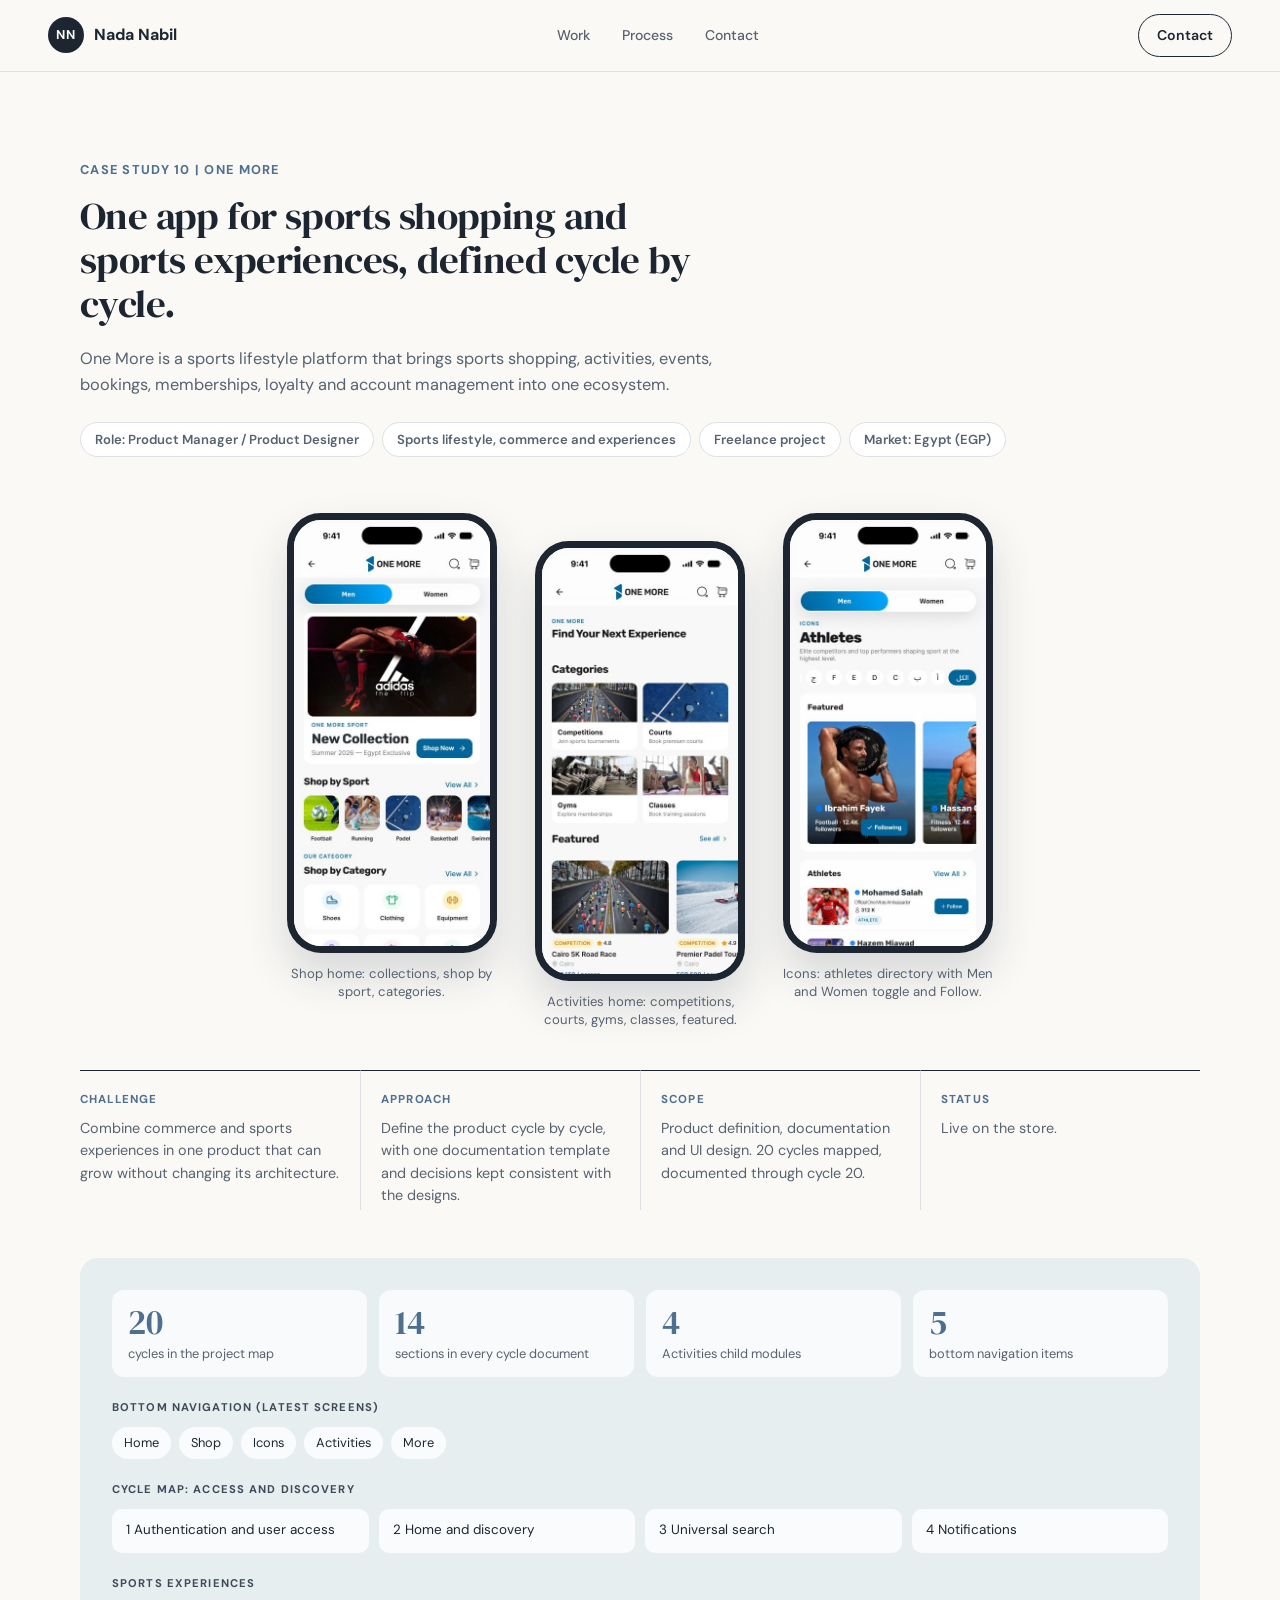
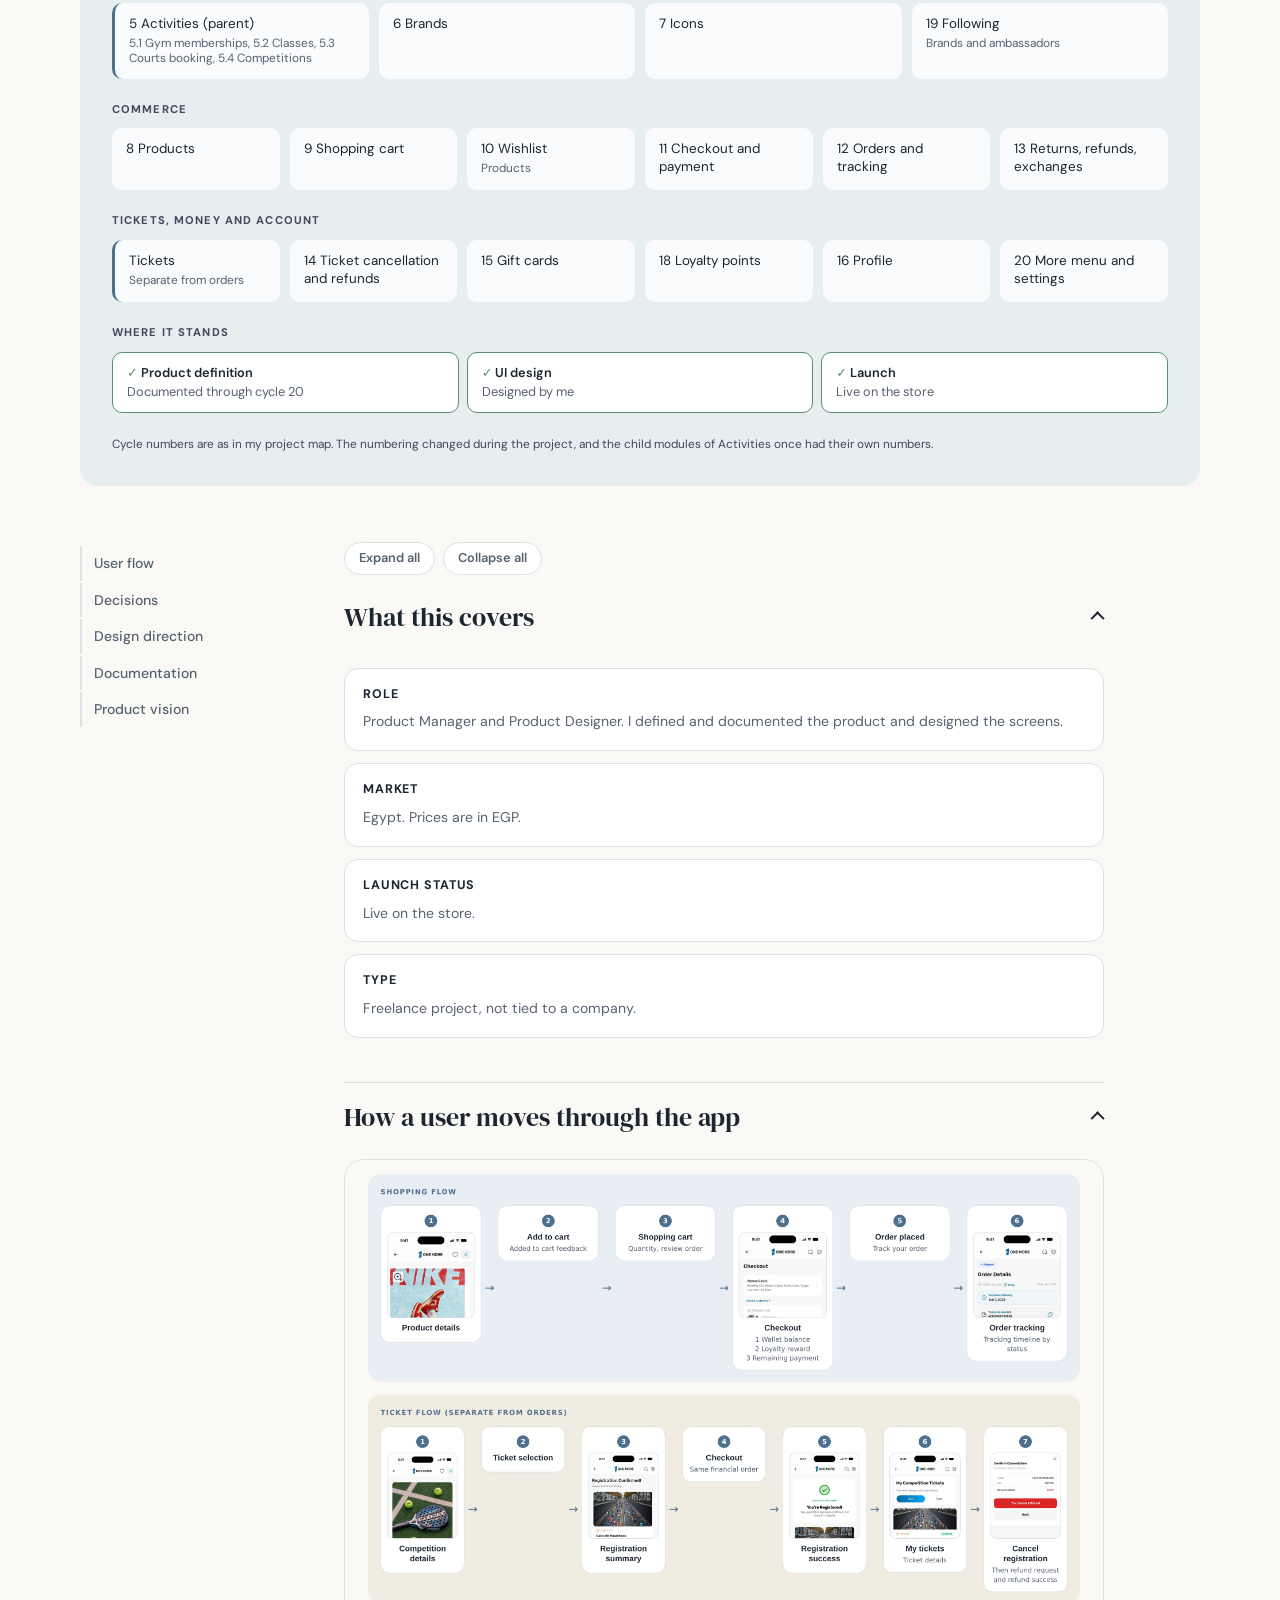
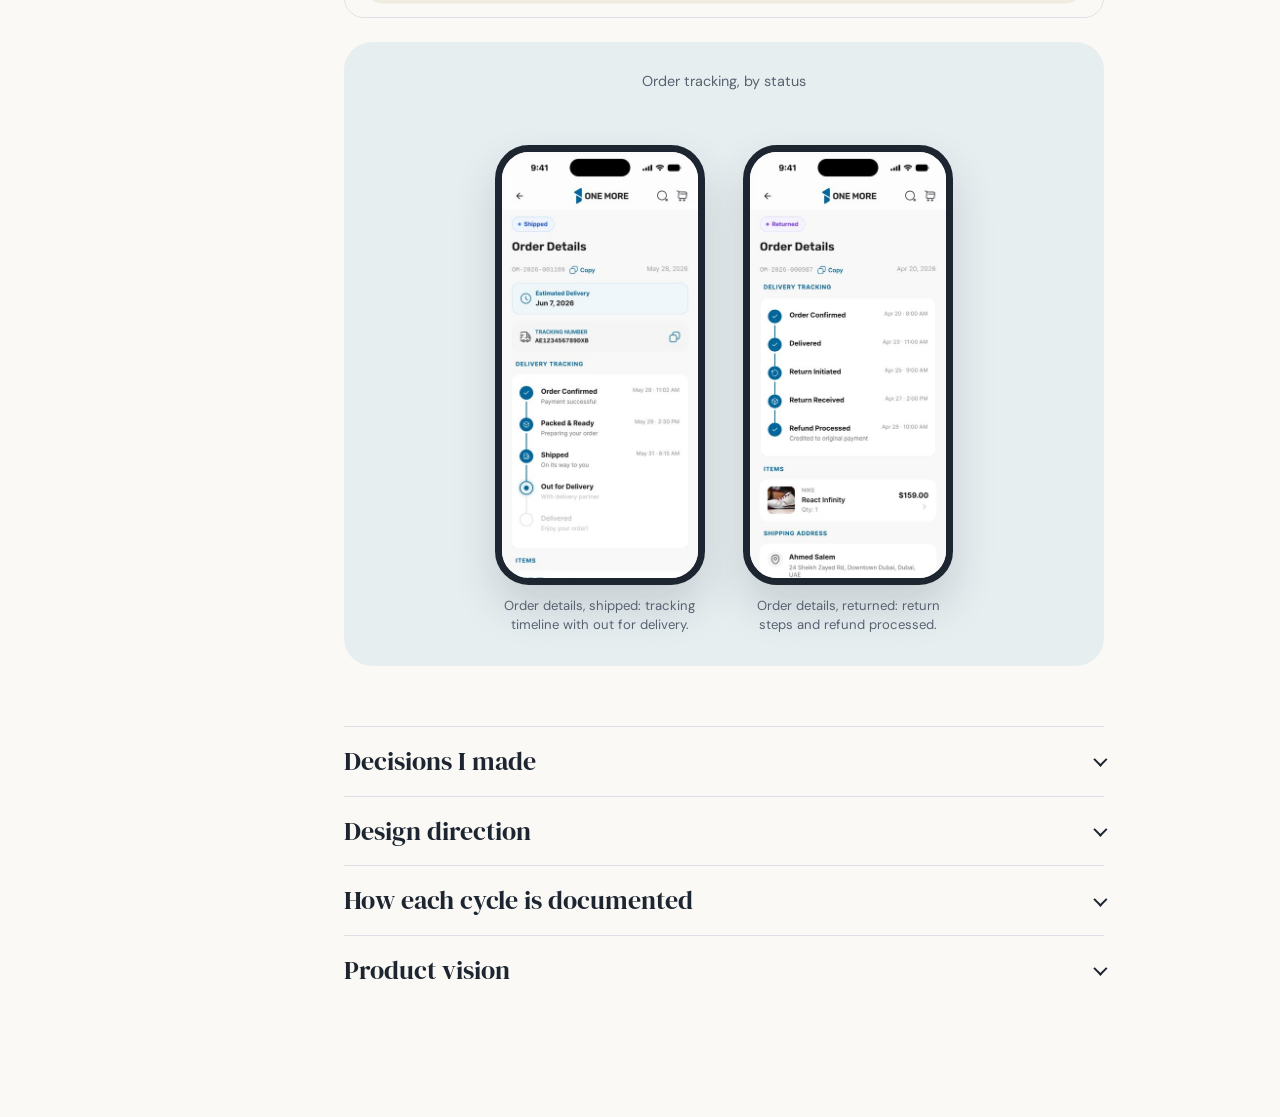
==== case-study-one-more.html @ 546478e6 "Add portfolio site v46" ====
<!DOCTYPE html>
<html lang="en">
<head>
  <meta charset="UTF-8" />
  <meta name="viewport" content="width=device-width, initial-scale=1.0" />
  <title>Case Study | One More</title>
  <meta
    name="description"
    content="Case study: One More"
  />
  <link rel="icon" href="favicon.svg" type="image/svg+xml" />
  <link rel="stylesheet" href="styles.css" />
<link rel="preconnect" href="https://fonts.googleapis.com"><link rel="preconnect" href="https://fonts.gstatic.com" crossorigin><link href="https://fonts.googleapis.com/css2?family=DM+Sans:wght@400;500;600;700&family=DM+Serif+Display&display=swap" rel="stylesheet"></head>
<body>
  <header class="site-header">
    <a class="brand" href="index.html"><span>NN</span><strong>Nada Nabil</strong></a>
    <nav class="main-nav" aria-label="Main navigation">
      <a href="index.html#work">Work</a>
      <a href="index.html#process">Process</a>
      <a href="index.html#contact">Contact</a>
    </nav>
    <a class="nav-cta" href="index.html#contact">Contact</a>
  </header>

  
  <main>
    <section class="detail-hero">
      <p class="eyebrow">Case Study 10 | One More</p>
      <h1>One app for sports shopping and sports experiences, defined cycle by cycle.</h1>
      <p>One More is a sports lifestyle platform that brings sports shopping, activities, events, bookings, memberships, loyalty and account management into one ecosystem.</p>
      <div class="detail-meta"><span>Role: Product Manager / Product Designer</span><span>Sports lifestyle, commerce and experiences</span><span>Freelance project</span><span>Market: Egypt (EGP)</span></div>
    </section>
    <section class="phones phones-hero" aria-label="Key screens"><figure class="phone"><div class="phone-frame"><img src="assets/onemore/shop-home.jpg" alt="One More shop home" loading="lazy" width="402" height="870"></div><figcaption>Shop home: collections, shop by sport, categories.</figcaption></figure><figure class="phone"><div class="phone-frame"><img src="assets/onemore/activities-home.jpg" alt="One More activities home" loading="lazy" width="402" height="870"></div><figcaption>Activities home: competitions, courts, gyms, classes, featured.</figcaption></figure><figure class="phone"><div class="phone-frame"><img src="assets/onemore/icons-athletes.jpg" alt="One More athletes directory" loading="lazy" width="402" height="870"></div><figcaption>Icons: athletes directory with Men and Women toggle and Follow.</figcaption></figure></section>
    <section class="case-strip" aria-label="Case summary">
      <div><small>Challenge</small><p>Combine commerce and sports experiences in one product that can grow without changing its architecture.</p></div>
      <div><small>Approach</small><p>Define the product cycle by cycle, with one documentation template and decisions kept consistent with the designs.</p></div>
      <div><small>Scope</small><p>Product definition, documentation and UI design. 20 cycles mapped, documented through cycle 20.</p></div>
      <div><small>Status</small><p>Live on the store.</p></div>
    </section>
    <section class="cv" aria-label="Case at a glance"><div class="cv-inner" style="--c:var(--mist)"><div class="cv-stats"><div class="cv-stat"><strong>20</strong><span>cycles in the project map</span></div><div class="cv-stat"><strong>14</strong><span>sections in every cycle document</span></div><div class="cv-stat"><strong>4</strong><span>Activities child modules</span></div><div class="cv-stat"><strong>5</strong><span>bottom navigation items</span></div></div><div><p class="cv-label">Bottom navigation (latest screens)</p><div class="cv-chips"><span>Home</span><span>Shop</span><span>Icons</span><span>Activities</span><span>More</span></div></div><div><p class="cv-label">Cycle map: access and discovery</p><div class="cv-tiles"><div class="cv-tile">1  Authentication and user access<small></small></div><div class="cv-tile">2  Home and discovery<small></small></div><div class="cv-tile">3  Universal search<small></small></div><div class="cv-tile">4  Notifications<small></small></div></div></div><div><p class="cv-label">Sports experiences</p><div class="cv-tiles"><div class="cv-tile own">5  Activities (parent)<small>5.1 Gym memberships, 5.2 Classes, 5.3 Courts booking, 5.4 Competitions</small></div><div class="cv-tile">6  Brands<small></small></div><div class="cv-tile">7  Icons<small></small></div><div class="cv-tile">19  Following<small>Brands and ambassadors</small></div></div></div><div><p class="cv-label">Commerce</p><div class="cv-tiles"><div class="cv-tile">8  Products<small></small></div><div class="cv-tile">9  Shopping cart<small></small></div><div class="cv-tile">10  Wishlist<small>Products</small></div><div class="cv-tile">11  Checkout and payment<small></small></div><div class="cv-tile">12  Orders and tracking<small></small></div><div class="cv-tile">13  Returns, refunds, exchanges<small></small></div></div></div><div><p class="cv-label">Tickets, money and account</p><div class="cv-tiles"><div class="cv-tile own">Tickets<small>Separate from orders</small></div><div class="cv-tile">14  Ticket cancellation and refunds<small></small></div><div class="cv-tile">15  Gift cards<small></small></div><div class="cv-tile">18  Loyalty points<small></small></div><div class="cv-tile">16  Profile<small></small></div><div class="cv-tile">20  More menu and settings<small></small></div></div></div><div><p class="cv-label">Where it stands</p><div class="cv-steps"><div class="cv-step done"><b>Product definition</b>Documented through cycle 20</div><div class="cv-step done"><b>UI design</b>Designed by me</div><div class="cv-step done"><b>Launch</b>Live on the store</div></div></div><p class="cv-note">Cycle numbers are as in my project map. The numbering changed during the project, and the child modules of Activities once had their own numbers.</p></div></section>
        <section class="detail-body">
      <aside class="detail-toc"><a href="#flow">User flow</a><a href="#decisions">Decisions</a><a href="#design">Design direction</a><a href="#docs">Documentation</a><a href="#overview">Product vision</a></aside>
      <article class="detail-content">
        <section id="status"><h2>What this covers</h2><div class="detail-grid"><div><strong>Role</strong><span>Product Manager and Product Designer. I defined and documented the product and designed the screens.</span></div><div><strong>Market</strong><span>Egypt. Prices are in EGP.</span></div><div><strong>Launch status</strong><span>Live on the store.</span></div><div><strong>Type</strong><span>Freelance project, not tied to a company.</span></div></div></section>
        <section id="flow"><h2>How a user moves through the app</h2><figure class="flow-img"><img src="assets/onemore/user-flow.png" alt="User flow diagram: shopping flow from product details to order tracking, and a separate ticket flow from competition details to cancel registration" loading="lazy"></figure><div class="phones phones-inline"><p class="phones-note">Order tracking, by status</p><figure class="phone"><div class="phone-frame"><img src="assets/onemore/order-shipped.jpg" alt="One More order details shipped" loading="lazy" width="402" height="870"></div><figcaption>Order details, shipped: tracking timeline with out for delivery.</figcaption></figure><figure class="phone"><div class="phone-frame"><img src="assets/onemore/order-returned.jpg" alt="One More order details returned" loading="lazy" width="402" height="870"></div><figcaption>Order details, returned: return steps and refund processed.</figcaption></figure></div></section>
        <section id="decisions"><h2>Decisions I made</h2><section class="cv" aria-label="Case at a glance"><div class="cv-inner" style="--c:var(--sky)"><div><p class="cv-label">Gift card to wallet, one journey</p><div class="cv-steps"><div class="cv-step "><b>Buy gift card</b></div><div class="cv-step "><b>Receive code</b></div><div class="cv-step "><b>Redeem</b>Separate journey from buying</div><div class="cv-step "><b>Credit becomes wallet balance</b>No separate gift card balance</div><div class="cv-step "><b>Spend wallet balance</b></div></div></div><div><p class="cv-label">Kept separate on purpose</p><div class="cv-tiles"><div class="cv-tile">Wishlist<small>Stores products</small></div><div class="cv-tile">Following<small>Stores brands and ambassadors</small></div><div class="cv-tile">Tickets<small>Not shopping orders</small></div><div class="cv-tile">Ticket refunds<small>Not product returns</small></div><div class="cv-tile">Loyalty points<small>A reward currency, not cash</small></div><div class="cv-tile own">Wallet<small>The balance hub</small></div></div></div></div></section>
        <div class="phones phones-inline"><p class="phones-note">Where these decisions show up in the screens</p><figure class="phone"><div class="phone-frame"><img src="assets/onemore/checkout.jpg" alt="One More checkout" loading="lazy" width="402" height="870"></div><figcaption>Checkout: wallet balance, gift card and loyalty toggles, payment methods.</figcaption></figure><figure class="phone"><div class="phone-frame"><img src="assets/onemore/tickets-upcoming.jpg" alt="One More competition tickets" loading="lazy" width="402" height="870"></div><figcaption>My competition tickets: separate from product orders.</figcaption></figure><figure class="phone"><div class="phone-frame"><img src="assets/onemore/my-orders.jpg" alt="One More orders" loading="lazy" width="402" height="870"></div><figcaption>My orders: product orders with status labels.</figcaption></figure></div>
        <div class="detail-grid">
        <div><strong>Activities is a parent module</strong><span>Gym memberships, classes, courts booking and competitions are four independent child modules. Each has its own documentation and booking flow, and I did not assume they share the same logic. Guests can browse. Signing in is required before booking.</span></div>
        <div><strong>Redeemed gift cards become wallet balance</strong><span>Wallet is the central balance hub. Once a gift card is redeemed, its value is wallet balance, with no separate stored balance. Buying and redeeming are separate journeys.</span></div>
        <div><strong>Loyalty points are not cash</strong><span>Points are a reward currency, redeemed for rewards that apply at checkout under their conditions. If the wallet covers the full amount, no other payment method is needed.</span></div>
        <div><strong>Wishlist and following are different</strong><span>Wishlist stores products. Following stores brands and ambassadors.</span></div>
        <div><strong>Tickets are separate from orders</strong><span>Tickets belong to activities and competitions. Ticket cancellation and refunds are documented apart from product returns and refunds.</span></div>
        <div><strong>No duplicate features, no silent changes</strong><span>A feature lives in one module. Changes to the approved architecture are discussed for impact first, and cycle numbers are not renumbered silently.</span></div>
        </div></section>
        <section id="design"><h2>Design direction</h2><section class="cv" aria-label="Case at a glance"><div class="cv-inner" style="--c:var(--sand)"><div><p class="cv-label">Colors from the established identity</p><div class="cv-tiles"><div class="cv-tile" style="border-left:14px solid #F8F8F6">Off-white<small>#F8F8F6</small></div><div class="cv-tile" style="border-left:14px solid #111111">Charcoal<small>#111111</small></div><div class="cv-tile" style="border-left:14px solid #FFFFFF">White cards<small>#FFFFFF</small></div><div class="cv-tile" style="border-left:14px solid #00669B">One More Blue<small>#00669B</small></div></div></div><div><p class="cv-label">Direction</p><div class="cv-chips"><span>Minimal</span><span>Premium</span><span>Clean</span><span>Modern</span><span>Sport-oriented</span><span>Editorial where it fits</span></div></div><div><p class="cv-label">Avoided</p><div class="cv-chips"><span>Gradients</span><span>Neon colors</span><span>Gaming look</span><span>Glassmorphism</span><span>Excess decoration</span></div></div></div></section><p>I designed the screens. They follow one established identity: reusable components, consistent cards and spacing, clear primary and secondary actions, and accessible states. The latest screens are the visual reference for navigation and layout.</p></section>
        <section id="docs"><h2>How each cycle is documented</h2><section class="cv" aria-label="Case at a glance"><div class="cv-inner" style="--c:var(--lav)"><div><p class="cv-label">The 14 sections in every cycle document</p><div class="cv-chips"><span>Objective</span><span>User stories</span><span>Entry points</span><span>Main flow</span><span>Information architecture</span><span>Screens checklist</span><span>Features</span><span>Business rules</span><span>Edge cases</span><span>Empty states</span><span>Success states</span><span>Error states</span><span>Loading states</span><span>Analytics events</span></div></div></div></section><p>Every cycle gets the same 14-section document, including empty, success, error and loading states, so developers get the same structure each time.</p></section>
        <section id="overview"><h2>Product vision</h2><ul class="cs-list"><li>Icons: directories of athletes, coaches, celebrities and influencers, each with a profile that users can follow (shown in the screens above).</li><li>Commerce: discovery, shopping, cart, wishlist, checkout, payments, orders, returns and refunds, gift cards.</li><li>Sports experiences: activities, competitions, courts booking, classes, gym memberships, tickets, brands, ambassadors, following and loyalty.</li><li>Built to take new features without major architecture changes.</li><li>The More menu groups the wallet summary, quick access to orders, tickets, wishlist, gift cards, following and notifications, and settings.</li></ul></section>
      </article>
    </section>
  </main>
  <script src="interactions.js"></script>
</body>
</html>
---- styles.css ----
/* =========================================================
   Nada Nabil portfolio: stylesheet
   HOW TO EDIT
   1. Colors, fonts, sizes and spacing live in the :root block
      below. Change a value there and it updates the whole site.
   2. The file is split into numbered parts. Search for the
      part name (for example "5. HOME: CASE CARDS").
   3. Text is edited in the .html files, not here.
   ========================================================= */

/* 1. DESIGN TOKENS ---------------------------------------- */
:root {
  /* Colors */
  --bg: #faf9f6;          /* page background (off-white) */
  --bg-alt: #f0f2f3;      /* alternate band background */
  --surface: #ffffff;     /* cards */
  --ink: #1c2530;         /* main text and headings */
  --muted: #576270;       /* secondary text */
  --line: #dde1e5;        /* borders */
  --accent: #4f6f8f;      /* single accent color (dusty blue) */
  --accent-soft: #e5ecf3; /* light tint of the accent */

  /* Fonts */
  --font-display: "DM Serif Display", "Iowan Old Style", Georgia, serif;
  --font-body: "DM Sans", Inter, ui-sans-serif, system-ui, -apple-system, "Segoe UI", sans-serif;

  /* Type scale */
  --fs-hero: clamp(2.1rem, 4.6vw, 3.4rem);
  --fs-h1: clamp(1.8rem, 3.3vw, 2.45rem);
  --fs-h2: clamp(1.45rem, 2.4vw, 1.9rem);
  --fs-h3: 1.05rem;
  --fs-body: 1rem;
  --fs-small: 0.8rem;

  /* Layout */
  --max: 1120px;
  --gutter: clamp(20px, 5vw, 48px);
  --section-space: clamp(64px, 9vw, 112px);
  --radius: 14px;
  --radius-pill: 999px;
}

/* 2. BASE ------------------------------------------------- */
*, *::before, *::after { box-sizing: border-box; }
html { scroll-behavior: smooth; -webkit-text-size-adjust: 100%; }
body {
  margin: 0;
  background: var(--bg);
  color: var(--ink);
  font-family: var(--font-body);
  font-size: var(--fs-body);
  line-height: 1.6;
  -webkit-font-smoothing: antialiased;
}
a { color: inherit; text-decoration: none; }
img { max-width: 100%; }
h1, h2, h3 {
  margin: 0;
  font-family: var(--font-display);
  font-weight: 400;
  letter-spacing: -0.015em;
  line-height: 1.12;
}
h1 { font-size: var(--fs-h1); }
h2 { font-size: var(--fs-h2); }
h3 { font-size: var(--fs-h3); line-height: 1.3; letter-spacing: -0.005em; }
p { margin: 0; }
:focus-visible { outline: 3px solid var(--accent); outline-offset: 3px; border-radius: 4px; }

.eyebrow {
  margin: 0 0 14px;
  color: var(--accent);
  font-family: var(--font-body);
  font-size: var(--fs-small);
  font-weight: 700;
  letter-spacing: 0.1em;
  text-transform: uppercase;
}

/* 3. HEADER AND NAVIGATION -------------------------------- */
.site-header {
  position: sticky;
  top: 0;
  z-index: 20;
  display: flex;
  align-items: center;
  justify-content: space-between;
  gap: 20px;
  padding: 14px var(--gutter);
  background: rgba(250, 249, 246, 0.9);
  backdrop-filter: blur(10px);
  border-bottom: 1px solid var(--line);
}
.brand { display: inline-flex; align-items: center; gap: 10px; font-weight: 700; }
.brand span {
  display: grid;
  place-items: center;
  width: 36px;
  height: 36px;
  border-radius: 50%;
  background: var(--ink);
  color: var(--bg);
  font-size: 0.8rem;
  letter-spacing: 0.04em;
}
.main-nav { display: flex; gap: 4px; }
.main-nav a {
  padding: 8px 14px;
  border-radius: var(--radius-pill);
  color: var(--muted);
  font-size: 0.88rem;
  font-weight: 500;
  transition: background 0.2s, color 0.2s;
}
.main-nav a:hover, .main-nav a.active { background: var(--ink); color: var(--bg); }
.nav-cta {
  padding: 9px 18px;
  border-radius: var(--radius-pill);
  border: 1px solid var(--ink);
  font-size: 0.88rem;
  font-weight: 600;
  transition: background 0.2s, color 0.2s;
}
.nav-cta:hover { background: var(--ink); color: var(--bg); }

/* 4. BUTTONS AND LINKS ------------------------------------ */
.hero-actions, .contact-actions { display: flex; flex-wrap: wrap; gap: 12px; }
.button {
  display: inline-flex;
  align-items: center;
  justify-content: center;
  min-height: 48px;
  padding: 0 24px;
  border-radius: var(--radius-pill);
  border: 1px solid var(--ink);
  font-weight: 600;
  font-size: 0.88rem;
  transition: transform 0.15s, background 0.2s, color 0.2s;
}
.button:hover { transform: translateY(-2px); }
.button.primary { background: var(--ink); color: var(--bg); }
.button.primary:hover { background: var(--accent); border-color: var(--accent); }
.button.secondary { background: transparent; color: var(--ink); }
.button.secondary:hover { background: var(--ink); color: var(--bg); }
.text-link { display: inline-block; margin-top: 18px; font-weight: 600; border-bottom: 2px solid var(--accent); padding-bottom: 2px; }
.text-link::after { content: " \2192"; }
.text-link:hover { color: var(--accent); }

/* 5. HOME: HERO ------------------------------------------- */
.hero { padding: clamp(48px, 8vw, 96px) var(--gutter) 0; max-width: calc(var(--max) + var(--gutter) * 2); margin: 0 auto; }
.hero-grid { display: grid; grid-template-columns: 1.25fr 0.75fr; gap: clamp(32px, 5vw, 64px); align-items: center; }
.status-pill {
  display: inline-flex;
  align-items: center;
  gap: 8px;
  margin-bottom: 20px;
  padding: 6px 14px;
  border: 1px solid var(--line);
  border-radius: var(--radius-pill);
  background: var(--surface);
  font-size: var(--fs-small);
  font-weight: 600;
}
.status-pill span { width: 8px; height: 8px; border-radius: 50%; background: var(--accent); }
.hero-title { font-size: var(--fs-hero); line-height: 1.12; letter-spacing: -0.02em; margin-bottom: 20px; }
.accent-word { color: var(--accent); font-style: italic; }
.hero-subtitle { max-width: 38em; margin-bottom: 28px; color: var(--muted); font-size: 1.05rem; }
.product-visual {
  padding: 24px;
  border: 1px solid var(--line);
  border-radius: calc(var(--radius) + 6px);
  background: var(--surface);
  box-shadow: 0 24px 60px rgba(30, 45, 65, 0.08);
}
.visual-top { display: grid; gap: 4px; padding-bottom: 18px; margin-bottom: 18px; border-bottom: 1px solid var(--line); }
.visual-top span, .visual-metrics span, .decision-map small {
  color: var(--accent);
  font-size: 0.72rem;
  font-weight: 700;
  letter-spacing: 0.1em;
  text-transform: uppercase;
}
.visual-top strong { font-family: var(--font-display); font-size: 1.1rem; }
.visual-metrics { display: grid; gap: 12px; margin-bottom: 12px; }
.visual-metrics article, .decision-map div { padding: 14px 16px; border-radius: 10px; background: var(--bg); }
.visual-metrics strong { display: block; margin: 2px 0 4px; font-size: 1rem; }
.visual-metrics p, .decision-map p { color: var(--muted); font-size: 0.9rem; line-height: 1.5; }
.decision-map { display: grid; gap: 12px; }
.decision-map small { display: block; margin-bottom: 2px; }

.impact-ticker { width: 100vw; margin: clamp(40px, 6vw, 72px) 0 0 calc(50% - 50vw); overflow: hidden; border-block: 1px solid var(--line); background: var(--bg-alt); }
.impact-ticker div { display: flex; width: max-content; animation: ticker 40s linear infinite; }
.impact-ticker span { padding: 14px 28px; white-space: nowrap; font-size: 0.9rem; font-weight: 500; color: var(--muted); }
.impact-ticker span::after { content: "\2022"; margin-left: 56px; color: var(--accent); }
@keyframes ticker { to { transform: translateX(-50%); } }

/* 6. HOME: SECTIONS --------------------------------------- */
.metrics-band, .section {
  max-width: calc(var(--max) + var(--gutter) * 2);
  margin: 0 auto;
  padding: var(--section-space) var(--gutter) 0;
}
.metrics-band { display: grid; grid-template-columns: repeat(4, 1fr); gap: 16px; padding-top: clamp(40px, 6vw, 64px); }
.metrics-band article { padding: 22px; border-top: 3px solid var(--ink); background: var(--surface); border-radius: 0 0 var(--radius) var(--radius); border-inline: 1px solid var(--line); border-bottom: 1px solid var(--line); }
.metrics-band strong { display: block; margin-bottom: 8px; font-family: var(--font-display); font-size: 1.05rem; }
.metrics-band span { color: var(--muted); font-size: 0.88rem; line-height: 1.5; }

.section-heading { margin-bottom: clamp(28px, 4vw, 48px); max-width: 44em; }
.section-heading.split { display: grid; grid-template-columns: 1.1fr 0.9fr; gap: 40px; align-items: end; max-width: none; }
.section-heading.split > p { color: var(--muted); }

/* Case cards */
.case-stack { display: grid; gap: 20px; }
.case-card {
  display: grid;
  grid-template-columns: 72px 1fr;
  gap: 24px;
  padding: clamp(22px, 3.5vw, 36px);
  border: 1px solid var(--line);
  border-radius: calc(var(--radius) + 4px);
  background: var(--surface);
  transition: border-color 0.2s, box-shadow 0.2s;
}
.case-card:hover { border-color: var(--ink); box-shadow: 0 18px 40px rgba(30, 45, 65, 0.07); }
.case-number { font-family: var(--font-display); font-size: 1.7rem; line-height: 1; color: var(--accent); }
.case-meta, .tool-tags { display: flex; flex-wrap: wrap; gap: 8px; margin-bottom: 14px; }
.case-meta span, .tool-tags span {
  padding: 4px 12px;
  border-radius: var(--radius-pill);
  background: var(--bg);
  border: 1px solid var(--line);
  font-size: 0.8rem;
  font-weight: 600;
  color: var(--muted);
}
.case-content h3 { font-size: clamp(1.15rem, 1.8vw, 1.4rem); margin-bottom: 12px; }
.case-content > p { max-width: 46em; color: var(--muted); }
.case-details { display: grid; grid-template-columns: repeat(3, 1fr); gap: 12px; margin-top: 20px; }
.case-details div { padding: 12px 14px; border-radius: 10px; background: var(--bg); }
.case-details strong { display: block; margin-bottom: 2px; font-size: 0.72rem; letter-spacing: 0.08em; text-transform: uppercase; color: var(--accent); }
.case-details span { font-size: 0.88rem; }
.contact-sub { color: var(--muted); }
.work-section > .contact-sub { margin-top: 24px; max-width: 46em; font-size: 0.9rem; }
.more-title { margin: 44px 0 14px; font-size: 1.15rem; }

/* Capabilities, thinking, process */
.capability-list, .insight-grid, .process-track { display: grid; gap: 16px; }
.capability-list { grid-template-columns: repeat(2, 1fr); }
.insight-grid { grid-template-columns: repeat(3, 1fr); }
.process-track { grid-template-columns: repeat(4, 1fr); }
.capability-list article, .insight-grid article, .process-track article {
  padding: 24px;
  border: 1px solid var(--line);
  border-radius: var(--radius);
  background: var(--surface);
}
.capability-list span, .insight-grid span, .process-track span {
  display: block;
  margin-bottom: 12px;
  color: var(--accent);
  font-size: 0.74rem;
  font-weight: 700;
  letter-spacing: 0.1em;
  text-transform: uppercase;
}
.capability-list h3, .insight-grid h3, .process-track h3 { margin-bottom: 10px; }
.capability-list p, .insight-grid p, .process-track p { color: var(--muted); font-size: 0.9rem; }
.insight-grid .text-link { margin-top: 14px; }
.process-track article { border-top: 3px solid var(--ink); border-radius: 0 0 var(--radius) var(--radius); }

/* About, experience */
.about-grid { display: grid; grid-template-columns: 1fr 1fr; gap: clamp(32px, 6vw, 80px); }
.about-left h2 { margin-bottom: 24px; }
.about-copy { display: grid; gap: 16px; margin-bottom: 24px; color: var(--muted); }
.exp-list { display: grid; gap: 0; border-left: 2px solid var(--line); margin-left: 4px; }
.exp-item { position: relative; padding: 0 0 26px 24px; }
.exp-item::before { content: ""; position: absolute; left: -7px; top: 6px; width: 12px; height: 12px; border-radius: 50%; background: var(--bg); border: 2px solid var(--ink); }
.exp-item.exp-current::before { background: var(--accent); border-color: var(--accent); }
.exp-meta { display: flex; align-items: center; gap: 10px; margin-bottom: 4px; }
.exp-date { color: var(--muted); font-size: 0.85rem; font-weight: 500; }
.exp-badge { padding: 2px 10px; border-radius: var(--radius-pill); background: var(--accent-soft); color: var(--accent); font-size: 0.72rem; font-weight: 700; text-transform: uppercase; letter-spacing: 0.06em; }
.exp-item strong { display: block; font-size: 1rem; }
.exp-company { display: block; margin-bottom: 4px; color: var(--accent); font-weight: 600; font-size: 0.9rem; }
.exp-item p { color: var(--muted); font-size: 0.9rem; }
.education-block { margin-top: 24px; }
.edu-item strong { display: block; }
.edu-item span { color: var(--muted); font-size: 0.9rem; }
.about-right .eyebrow { margin-top: 0; }

/* Contact, certifications, footer */
.contact-section {
  max-width: calc(var(--max) + var(--gutter) * 2);
  margin: var(--section-space) auto 0;
  padding: 0 var(--gutter) var(--section-space);
}
.contact-top {
  display: grid;
  gap: 28px;
  padding: clamp(28px, 5vw, 56px);
  border-radius: calc(var(--radius) + 8px);
  background: var(--ink);
  color: var(--bg);
}
.contact-top .eyebrow { color: #a9c1d9; }
.contact-top h2 { margin-bottom: 8px; }
.contact-top .contact-sub { color: #c5ccd4; }
.contact-top .button.primary { background: var(--bg); color: var(--ink); border-color: var(--bg); }
.contact-top .button.primary:hover { background: var(--accent); color: #fff; border-color: var(--accent); }
.contact-top .button.secondary { color: var(--bg); border-color: #6b7684; }
.contact-top .button.secondary:hover { background: var(--bg); color: var(--ink); }
.contact-links { display: flex; flex-wrap: wrap; gap: 12px; }
.contact-link { display: inline-flex; align-items: center; gap: 10px; padding: 8px 16px 8px 8px; border: 1px solid #475262; border-radius: var(--radius-pill); font-weight: 500; font-size: 0.9rem; }
.contact-link:hover { border-color: var(--bg); }
.contact-link-icon { display: grid; place-items: center; min-width: 30px; height: 30px; padding: 0 6px; border-radius: 50%; background: var(--bg); color: var(--ink); font-size: 0.7rem; font-weight: 800; }
.certifications { margin-top: 48px; }
.cert-grid { display: grid; grid-template-columns: repeat(4, 1fr); gap: 16px; }
.cert-card { padding: 20px; border: 1px solid var(--line); border-radius: var(--radius); background: var(--surface); }
.cert-issuer { display: block; margin-bottom: 6px; color: var(--accent); font-size: 0.75rem; font-weight: 700; letter-spacing: 0.06em; text-transform: uppercase; }
.cert-card strong { font-family: var(--font-display); font-size: 0.88rem; line-height: 1.3; }
.site-footer {
  display: flex;
  flex-wrap: wrap;
  justify-content: space-between;
  gap: 8px 24px;
  padding: 24px var(--gutter);
  border-top: 1px solid var(--line);
  color: var(--muted);
  font-size: 0.88rem;
}

/* 7. DETAIL PAGES (case studies) -------------------------- */
.detail-hero, .detail-body, .article-page {
  max-width: calc(var(--max) + var(--gutter) * 2);
  margin: 0 auto;
  padding-inline: var(--gutter);
}
.detail-hero { padding-top: clamp(48px, 8vw, 88px); padding-bottom: clamp(28px, 4vw, 48px); }
.detail-hero h1 { max-width: 16em; margin-bottom: 20px; }
.detail-hero > p:not(.eyebrow) { max-width: 42em; color: var(--muted); font-size: 1.02rem; }
.detail-hero .hero-actions { margin-top: 28px; }
.detail-meta { display: flex; flex-wrap: wrap; gap: 8px; margin-top: 24px; }
.detail-meta span { padding: 6px 14px; border: 1px solid var(--line); border-radius: var(--radius-pill); background: var(--surface); font-size: 0.82rem; font-weight: 600; color: var(--muted); }
.detail-body { display: grid; grid-template-columns: 200px minmax(0, 1fr); gap: clamp(28px, 5vw, 64px); padding-bottom: var(--section-space); align-items: start; }
.detail-toc { position: sticky; top: 88px; display: grid; gap: 2px; padding-top: 4px; }
.detail-toc a { padding: 6px 12px; border-left: 2px solid var(--line); color: var(--muted); font-size: 0.88rem; font-weight: 500; }
.detail-toc a:hover { border-left-color: var(--accent); color: var(--ink); }
.detail-content { max-width: 760px; }
.detail-content section { margin-top: clamp(40px, 6vw, 64px); }
.detail-content section:first-child { margin-top: 0; }
.detail-content h2 { font-size: clamp(1.3rem, 2.2vw, 1.6rem); margin-bottom: 16px; padding-top: 4px; }
.detail-content h3 { margin: 28px 0 10px; font-size: 1.08rem; }
.detail-content p, .article-page p { color: var(--muted); margin-bottom: 14px; }
.detail-content p.todo, .todo { color: var(--accent); font-weight: 600; background: var(--accent-soft); padding: 10px 14px; border-radius: 10px; margin-top: 20px; }
.detail-grid { display: grid; gap: 12px; margin: 16px 0; }
.detail-grid div { padding: 16px 18px; border: 1px solid var(--line); border-radius: var(--radius); background: var(--surface); }
.detail-grid strong { display: block; margin-bottom: 4px; color: var(--ink); font-size: 0.78rem; letter-spacing: 0.07em; text-transform: uppercase; }
.detail-grid span { color: var(--muted); font-size: 0.88rem; }
.work-section .detail-grid { grid-template-columns: repeat(2, 1fr); }
.cs-list { margin: 12px 0 0; padding-left: 20px; display: grid; gap: 8px; color: var(--muted); }
.cs-list li::marker { color: var(--accent); }

/* Qudrato flow diagram */
.flow { display: grid; grid-template-columns: repeat(4, 1fr); gap: 12px; margin: 20px 0; }
.flow-step { position: relative; padding: 16px; border: 1px solid var(--line); border-radius: var(--radius); background: var(--surface); }
.flow-step small { display: grid; place-items: center; width: 26px; height: 26px; margin-bottom: 10px; border-radius: 50%; background: var(--ink); color: var(--bg); font-weight: 700; }
.flow-step strong { display: block; margin-bottom: 4px; }
.flow-step span { color: var(--muted); font-size: 0.9rem; }

/* Short thinking articles and 404 */
.article-page { max-width: calc(760px + var(--gutter) * 2); padding-top: clamp(48px, 8vw, 88px); padding-bottom: var(--section-space); }
.article-page h1 { margin-bottom: 20px; }
.article-lede { font-size: 1.05rem; color: var(--muted); margin-bottom: 36px; }
.article-page h2 { font-size: 1.3rem; margin: 36px 0 10px; }

/* 8. MOTION (hero fade-in only; respects reduced motion) -- */
@media (prefers-reduced-motion: no-preference) {
  .hero-animate { animation: rise 0.7s ease both; }
  .hero-animate-delayed { animation: rise 0.7s 0.15s ease both; }
  @keyframes rise { from { opacity: 0; transform: translateY(14px); } to { opacity: 1; transform: none; } }
}
@media (prefers-reduced-motion: reduce) {
  html { scroll-behavior: auto; }
  .impact-ticker div { animation: none; }
}

/* 9. TABLET ----------------------------------------------- */
@media (max-width: 980px) {
  .hero-grid, .about-grid, .section-heading.split { grid-template-columns: 1fr; }
  .metrics-band, .process-track, .cert-grid { grid-template-columns: repeat(2, 1fr); }
  .insight-grid { grid-template-columns: 1fr; }
  .detail-body { grid-template-columns: 1fr; }
  .detail-toc { position: static; display: flex; flex-wrap: wrap; gap: 8px; }
  .detail-toc a { border: 1px solid var(--line); border-radius: var(--radius-pill); background: var(--surface); padding: 6px 14px; }
  .flow { grid-template-columns: repeat(2, 1fr); }
}

/* 10. MOBILE ---------------------------------------------- */
@media (max-width: 640px) {
  :root { --fs-body: 1rem; }
  .site-header { flex-wrap: wrap; padding-block: 10px; gap: 8px 12px; }
  .nav-cta { display: none; }
  .main-nav { order: 3; width: 100%; overflow-x: auto; margin-inline: -4px; padding-bottom: 2px; scrollbar-width: none; }
  .main-nav a { white-space: nowrap; padding: 6px 12px; font-size: 0.88rem; }
  .metrics-band, .process-track, .cert-grid, .capability-list, .work-section .detail-grid, .flow, .case-details { grid-template-columns: 1fr; }
  .case-card { grid-template-columns: 1fr; gap: 12px; }
  .case-number { font-size: 1.5rem; }
  .hero-actions .button, .contact-actions .button { flex: 1 1 100%; }
  .contact-top { border-radius: var(--radius); }
}

/* 11. SMALL FIXES ---------------------------------------- */
.cs-list + p, .cs-list + h3 { margin-top: 20px; }
.article-page p.eyebrow, .detail-content p.eyebrow { color: var(--accent); margin-bottom: 14px; }

/* 12. CASE SUMMARY STRIP AND FIGURE SLOTS ----------------- */
.case-strip, .figure-slot { max-width: calc(var(--max) + var(--gutter) * 2); margin: 0 auto; padding-left: var(--gutter); padding-right: var(--gutter); }
.case-strip { display: grid; grid-template-columns: repeat(4, 1fr); gap: 0; margin-bottom: clamp(28px, 4vw, 48px); }
.case-strip div { padding: 20px 20px 4px 0; border-top: 1px solid var(--ink); }
.case-strip div + div { padding-left: 20px; border-left: 1px solid var(--line); }
.case-strip small { display: block; margin-bottom: 8px; color: var(--accent); font-size: 0.72rem; font-weight: 700; letter-spacing: 0.1em; text-transform: uppercase; }
.case-strip p { color: var(--muted); font-size: 0.9rem; line-height: 1.55; }
.figure-slot { margin-bottom: clamp(32px, 5vw, 56px); }
.figure-slot div { display: grid; place-items: center; min-height: clamp(180px, 28vw, 320px); border: 1.5px dashed var(--line); border-radius: var(--radius); background: var(--bg-alt); color: var(--accent); font-weight: 600; text-align: center; padding: 16px; }
.figure-slot figcaption { margin-top: 8px; color: var(--muted); font-size: 0.82rem; }
.figure-slot img { display: block; width: 100%; height: auto; border-radius: var(--radius); border: 1px solid var(--line); }

/* 13. CALMER HOME HERO ------------------------------------ */
.hero-grid { grid-template-columns: 1fr; }
.hero { padding-top: clamp(64px, 10vw, 128px); }
.hero-title { font-size: var(--fs-hero); max-width: 14em; }
.hero-subtitle { font-size: 1.05rem; max-width: 36em; }
.hero-proof { max-width: 40em; margin-top: 36px; padding-top: 18px; border-top: 1px solid var(--line); color: var(--muted); font-size: 0.88rem; }
.hero-proof strong { color: var(--accent); }
@media (max-width: 900px) { .case-strip { grid-template-columns: 1fr 1fr; } .case-strip div:nth-child(3) { padding-left: 0; border-left: 0; } .case-strip div:nth-child(n+3) { border-top: 1px solid var(--line); } }
@media (max-width: 560px) { .case-strip { grid-template-columns: 1fr; } .case-strip div, .case-strip div + div { padding: 16px 0 4px; border-left: 0; border-top: 1px solid var(--line); } }

/* 14. INTERACTIVE PARTS ----------------------------------- */
/* Hover states */
a, button, summary { transition: color .18s, background-color .18s, border-color .18s, box-shadow .18s, transform .18s; }
.button:hover { transform: translateY(-1px); }
.capability-list article:hover, .insight-grid article:hover, .metrics-band article:hover, .detail-grid div:hover { border-color: var(--ink); }
.text-link:hover, .detail-toc a:hover { color: var(--accent); }
a:focus-visible, button:focus-visible, summary:focus-visible, [role="tabpanel"]:focus-visible { outline: 2px solid var(--accent); outline-offset: 3px; border-radius: 6px; }

/* Case filter */
.filter-bar { display: flex; flex-wrap: wrap; align-items: center; gap: 8px; margin: -8px 0 24px; }
.chip { padding: 7px 16px; border: 1px solid var(--line); border-radius: var(--radius-pill); background: var(--surface); color: var(--muted); font: inherit; font-size: 0.85rem; font-weight: 600; cursor: pointer; }
.chip:hover { border-color: var(--ink); color: var(--ink); }
.chip.is-active { background: var(--ink); border-color: var(--ink); color: var(--bg); }
.filter-count { margin-left: 6px; color: var(--muted); font-size: 0.82rem; }
.case-card[hidden] { display: none; }

/* Experience timeline (details) */
.exp-item details { margin: 0; }
.exp-item summary { display: block; position: relative; padding-right: 28px; cursor: pointer; list-style: none; }
.exp-item summary::-webkit-details-marker { display: none; }
.exp-item summary::after { content: "+"; position: absolute; right: 0; top: 0; width: 22px; height: 22px; display: grid; place-items: center; border: 1px solid var(--line); border-radius: 50%; color: var(--muted); font-size: 0.95rem; line-height: 1; }
.exp-item details[open] summary::after { content: "\2212"; border-color: var(--accent); color: var(--accent); }
.exp-item summary:hover strong { color: var(--accent); }
.exp-meta { display: flex; align-items: center; gap: 10px; margin-bottom: 4px; }
.exp-more { margin-top: 10px; font-size: 0.88rem; }

/* How-I-work explorer */
.explorer-tabs { display: flex; flex-wrap: wrap; gap: 8px; margin-bottom: 20px; }
.explorer-tabs button { display: inline-flex; align-items: baseline; gap: 8px; padding: 10px 18px; border: 1px solid var(--line); border-radius: var(--radius-pill); background: var(--surface); color: var(--muted); font: inherit; font-size: 0.92rem; font-weight: 600; cursor: pointer; }
.explorer-tabs button small { color: var(--accent); font-size: 0.72rem; font-weight: 700; }
.explorer-tabs button:hover { border-color: var(--ink); color: var(--ink); }
.explorer-tabs button[aria-selected="true"] { background: var(--ink); border-color: var(--ink); color: var(--bg); }
.explorer-tabs button[aria-selected="true"] small { color: var(--accent-soft); }
.explorer-panel { padding: clamp(20px, 3vw, 32px); border: 1px solid var(--line); border-top: 3px solid var(--ink); border-radius: 0 0 var(--radius) var(--radius); background: var(--surface); }
.explorer-panel[hidden] { display: none; }
.explorer-panel h3 { margin-bottom: 8px; font-size: 1.2rem; }
.explorer-panel p { color: var(--muted); font-size: 0.95rem; max-width: 46em; }
.explorer-label { margin-top: 18px; color: var(--accent) !important; font-size: 0.72rem !important; font-weight: 700; letter-spacing: 0.1em; text-transform: uppercase; }
.js .explorer-panel + .explorer-panel { margin-top: 0; }

/* Collapsible case sections */
.sec-tools { display: flex; gap: 8px; margin-bottom: 8px; }
.sec-tools button { padding: 5px 14px; border: 1px solid var(--line); border-radius: var(--radius-pill); background: var(--surface); color: var(--muted); font: inherit; font-size: 0.8rem; font-weight: 600; cursor: pointer; }
.sec-tools button:hover { border-color: var(--ink); color: var(--ink); }
.detail-content section { padding-top: 0; }
.detail-content section + section { margin-top: 0; border-top: 1px solid var(--line); }
.detail-content h2 { margin: 0; padding: 0; }
.sec-toggle { display: flex; align-items: center; justify-content: space-between; gap: 16px; width: 100%; padding: 20px 0; border: 0; background: none; color: inherit; font: inherit; text-align: left; cursor: pointer; }
.sec-toggle:hover { color: var(--accent); }
.sec-chev { flex: none; width: 10px; height: 10px; border-right: 2px solid currentColor; border-bottom: 2px solid currentColor; transform: rotate(45deg) translateY(-2px); transition: transform .2s; }
.sec-toggle[aria-expanded="true"] .sec-chev { transform: rotate(-135deg) translateY(-2px); }
.sec-body { padding-bottom: 28px; }
.sec-body[hidden] { display: none; }
.detail-content section { scroll-margin-top: 80px; }

/* Scroll reveals (only when JavaScript runs) */
.js .reveal { opacity: 0; transform: translateY(14px); transition: opacity .5s ease, transform .5s ease; }
.js .reveal.in { opacity: 1; transform: none; }
@media (prefers-reduced-motion: reduce) { .js .reveal { opacity: 1; transform: none; transition: none; } }
@media print { .sec-body[hidden], .explorer-panel[hidden] { display: block; } .js .reveal { opacity: 1; transform: none; } }
.detail-content .sec-tools + section { margin-top: 0; }

/* 10. VISUALS (v39) --------------------------------------- */
:root { --sage: #e6eee9; --sand: #f2ebe3; --lav: #eae7f1; --sky: #e3edf4; --rose: #f2e6e8; --mist: #e7eef0; --ok: #5d8a73; }

/* Hero illustration */
.hero-grid { grid-template-columns: 1.1fr 0.9fr; }
.hero-art { position: relative; min-height: 380px; }
.hero-art svg { width: 100%; height: auto; display: block; }
.hero-art figcaption { margin-top: 8px; text-align: right; font-size: 0.7rem; letter-spacing: 0.1em; text-transform: uppercase; color: var(--muted); }
@media (prefers-reduced-motion: no-preference) {
  .hero-art .float-a { animation: floaty 7s ease-in-out infinite; }
  .hero-art .float-b { animation: floaty 9s ease-in-out -3s infinite; }
  .hero-art .float-c { animation: floaty 8s ease-in-out -5s infinite; }
}
@keyframes floaty { 0%,100% { transform: translateY(0); } 50% { transform: translateY(-8px); } }
@media (max-width: 900px) { .hero-grid { grid-template-columns: 1fr; } .hero-art { max-width: 460px; min-height: 0; } }

/* Numbers strip */
.numbers { max-width: calc(var(--max) + var(--gutter) * 2); margin: clamp(40px, 6vw, 72px) auto 0; padding: 0 var(--gutter); }
.numbers-grid { display: grid; grid-template-columns: repeat(4, 1fr); gap: 16px; }
.num-card { padding: 22px 22px 18px; border-radius: var(--radius); background: var(--surface); border: 1px solid var(--line); }
.num-card strong { display: block; font-family: var(--font-display); font-size: clamp(2.2rem, 4vw, 3rem); line-height: 1; color: var(--accent); font-weight: 400; }
.num-card span { display: block; margin-top: 10px; font-size: 0.86rem; color: var(--muted); line-height: 1.4; }
.numbers-note { margin-top: 12px; font-size: 0.78rem; color: var(--muted); }
@media (max-width: 800px) { .numbers-grid { grid-template-columns: repeat(2, 1fr); } }

/* Home: cover cards, two columns */
.case-stack { grid-template-columns: repeat(2, 1fr); gap: 24px; }
.case-card { display: flex; flex-direction: column; padding: 0; overflow: hidden; gap: 0; }
.case-card .case-number { display: none; }
.case-card .case-content { padding: 22px 24px 24px; display: flex; flex-direction: column; flex: 1; }
.case-card .case-meta { display: none; }
.case-card .case-content > p { display: -webkit-box; -webkit-line-clamp: 3; -webkit-box-orient: vertical; overflow: hidden; font-size: 0.92rem; }
.case-card .case-details { grid-template-columns: 1fr 1fr; margin-top: 16px; }
.case-card .case-details div:nth-child(2) { display: none; }
.case-card .text-link { margin-top: auto; padding-top: 18px; }
.case-cover { position: relative; height: 188px; padding: 18px 22px; background: var(--c, var(--sky)); overflow: hidden; display: flex; flex-direction: column; justify-content: space-between; border-bottom: 1px solid var(--line); }
.case-cover .cc-top { display: flex; justify-content: space-between; font-size: 0.7rem; letter-spacing: 0.1em; text-transform: uppercase; color: #3d4a5a; }
.case-cover .cc-name { position: relative; z-index: 1; font-family: var(--font-display); font-size: clamp(1.7rem, 3vw, 2.3rem); line-height: 1.05; color: var(--ink); }
.case-cover .cc-name small { display: block; margin-top: 6px; font-family: var(--font-body); font-size: 0.72rem; letter-spacing: 0.1em; text-transform: uppercase; color: #3d4a5a; }
.case-cover svg { position: absolute; right: 14px; bottom: 10px; width: 46%; height: 78%; opacity: 0.9; transition: transform .35s ease; }
.case-card:hover .case-cover svg { transform: translateY(-4px) scale(1.03); }
@media (max-width: 800px) { .case-stack { grid-template-columns: 1fr; } }

/* Career strip */
.career { max-width: calc(var(--max) + var(--gutter) * 2); margin: clamp(48px, 7vw, 88px) auto 0; padding: 0 var(--gutter); }
.career-track { display: grid; grid-template-columns: repeat(6, 1fr); gap: 0; position: relative; margin-top: 28px; }
.career-track::before { content: ""; position: absolute; left: 0; right: 0; top: 9px; height: 2px; background: var(--line); }
.career-step { position: relative; padding: 28px 12px 0 0; }
.career-step::before { content: ""; position: absolute; top: 0; left: 0; width: 20px; height: 20px; border-radius: 50%; background: var(--surface); border: 2px solid var(--accent); }
.career-step.now::before { background: var(--accent); box-shadow: 0 0 0 6px var(--accent-soft); }
.career-step small { display: block; font-size: 0.72rem; letter-spacing: 0.08em; text-transform: uppercase; color: var(--accent); font-weight: 700; }
.career-step strong { display: block; margin: 6px 0 2px; font-family: var(--font-display); font-weight: 400; font-size: 1.15rem; }
.career-step span { font-size: 0.82rem; color: var(--muted); }
@media (max-width: 800px) { .career-track { grid-template-columns: 1fr; gap: 18px; } .career-track::before { display: none; } .career-step { padding: 0 0 0 32px; } }

/* Case page visual block */
.cv { max-width: calc(var(--max) + var(--gutter) * 2); margin: 0 auto clamp(32px, 5vw, 56px); padding: 0 var(--gutter); }
.cv-inner { padding: clamp(20px, 3vw, 32px); border-radius: calc(var(--radius) + 4px); background: var(--c, var(--sky)); display: grid; gap: 22px; }
.cv-stats { display: grid; grid-template-columns: repeat(auto-fit, minmax(120px, 1fr)); gap: 12px; }
.cv-stat { padding: 16px 16px 14px; border-radius: 12px; background: rgba(255,255,255,0.72); }
.cv-stat strong { display: block; font-family: var(--font-display); font-weight: 400; font-size: 2.1rem; line-height: 1; color: var(--accent); }
.cv-stat span { display: block; margin-top: 6px; font-size: 0.8rem; color: var(--muted); line-height: 1.3; }
.cv-label { margin-bottom: 10px; font-size: 0.7rem; font-weight: 700; letter-spacing: 0.1em; text-transform: uppercase; color: #3d4a5a; }
.cv-chips { display: flex; flex-wrap: wrap; gap: 8px; }
.cv-chips span { padding: 6px 12px; border-radius: 999px; background: rgba(255,255,255,0.8); font-size: 0.8rem; color: var(--ink); }
.cv-steps { display: grid; grid-auto-flow: column; grid-auto-columns: 1fr; gap: 8px; }
.cv-step { position: relative; padding: 12px 14px; border-radius: 10px; background: rgba(255,255,255,0.6); font-size: 0.8rem; line-height: 1.3; border: 1px dashed rgba(61,74,90,0.35); color: var(--muted); }
.cv-step b { display: block; margin-bottom: 2px; color: var(--ink); font-weight: 600; }
.cv-step.done { background: #fff; border: 1px solid var(--ok); }
.cv-step.done b::before { content: "\2713  "; color: var(--ok); }
.cv-step.now { background: #fff; border: 2px solid var(--accent); }
.cv-step.now b::before { content: "\25CF  "; color: var(--accent); }
.cv-bar { display: flex; height: 38px; border-radius: 10px; overflow: hidden; font-size: 0.78rem; }
.cv-bar span { display: flex; align-items: center; justify-content: center; padding: 0 8px; white-space: nowrap; }
.cv-bar .b1 { background: #f0d9d9; } .cv-bar .b2 { background: #f1e7c9; } .cv-bar .b3 { background: #d5e7dc; }
.cv-split { display: grid; grid-template-columns: 1fr 1fr; gap: 22px; }
.cv-tiles { display: grid; grid-template-columns: repeat(auto-fit, minmax(150px, 1fr)); gap: 10px; }
.cv-tile { padding: 12px 14px; border-radius: 10px; background: rgba(255,255,255,0.8); font-size: 0.84rem; line-height: 1.3; }
.cv-tile small { display: block; margin-top: 3px; color: var(--muted); font-size: 0.74rem; }
.cv-tile.own { border-left: 3px solid var(--accent); }
.cv-note { font-size: 0.74rem; color: #3d4a5a; }
@media (max-width: 800px) { .cv-split { grid-template-columns: 1fr; } .cv-steps { grid-auto-flow: row; } }
@media (prefers-reduced-motion: no-preference) { .cv-stat, .cv-tile { transition: transform .25s ease; } .cv-stat:hover, .cv-tile:hover { transform: translateY(-3px); } }

/* 11. ONE MORE PHONE MOCKUPS (v42) */
.phones { display: flex; justify-content: center; gap: clamp(16px, 3vw, 40px); flex-wrap: wrap; max-width: calc(var(--max) + var(--gutter) * 2); margin: 0 auto; padding: 8px var(--gutter) 40px; }
.phones-inline { background: var(--mist, #eef2f6); border-radius: 28px; padding: 28px 20px 32px; margin: 8px 0 32px; position: relative; }
.phones-note { flex-basis: 100%; text-align: center; margin: 0 0 4px; color: var(--muted); font-size: .9rem; }
.phone { margin: 0; width: 210px; text-align: center; }
.phone-frame { height: 440px; border: 7px solid #1c2530; border-radius: 34px; overflow: hidden; background: #fff; box-shadow: 0 22px 44px rgba(30,45,65,.16); }
.phone-frame img { display: block; width: 100%; height: 100%; object-fit: cover; object-position: top; }
.phone figcaption { margin-top: 12px; font-size: .82rem; line-height: 1.4; color: var(--muted); }
.phones-hero .phone:nth-child(2) { margin-top: 28px; }
@media (max-width: 560px) { .phone { width: 150px; } .phone-frame { height: 320px; border-width: 5px; border-radius: 26px; } .phones-hero .phone:nth-child(2) { margin-top: 0; } }
.flow-img { margin: 8px 0 24px; } .flow-img img { width: 100%; height: auto; border-radius: 20px; display: block; border: 1px solid var(--line); }
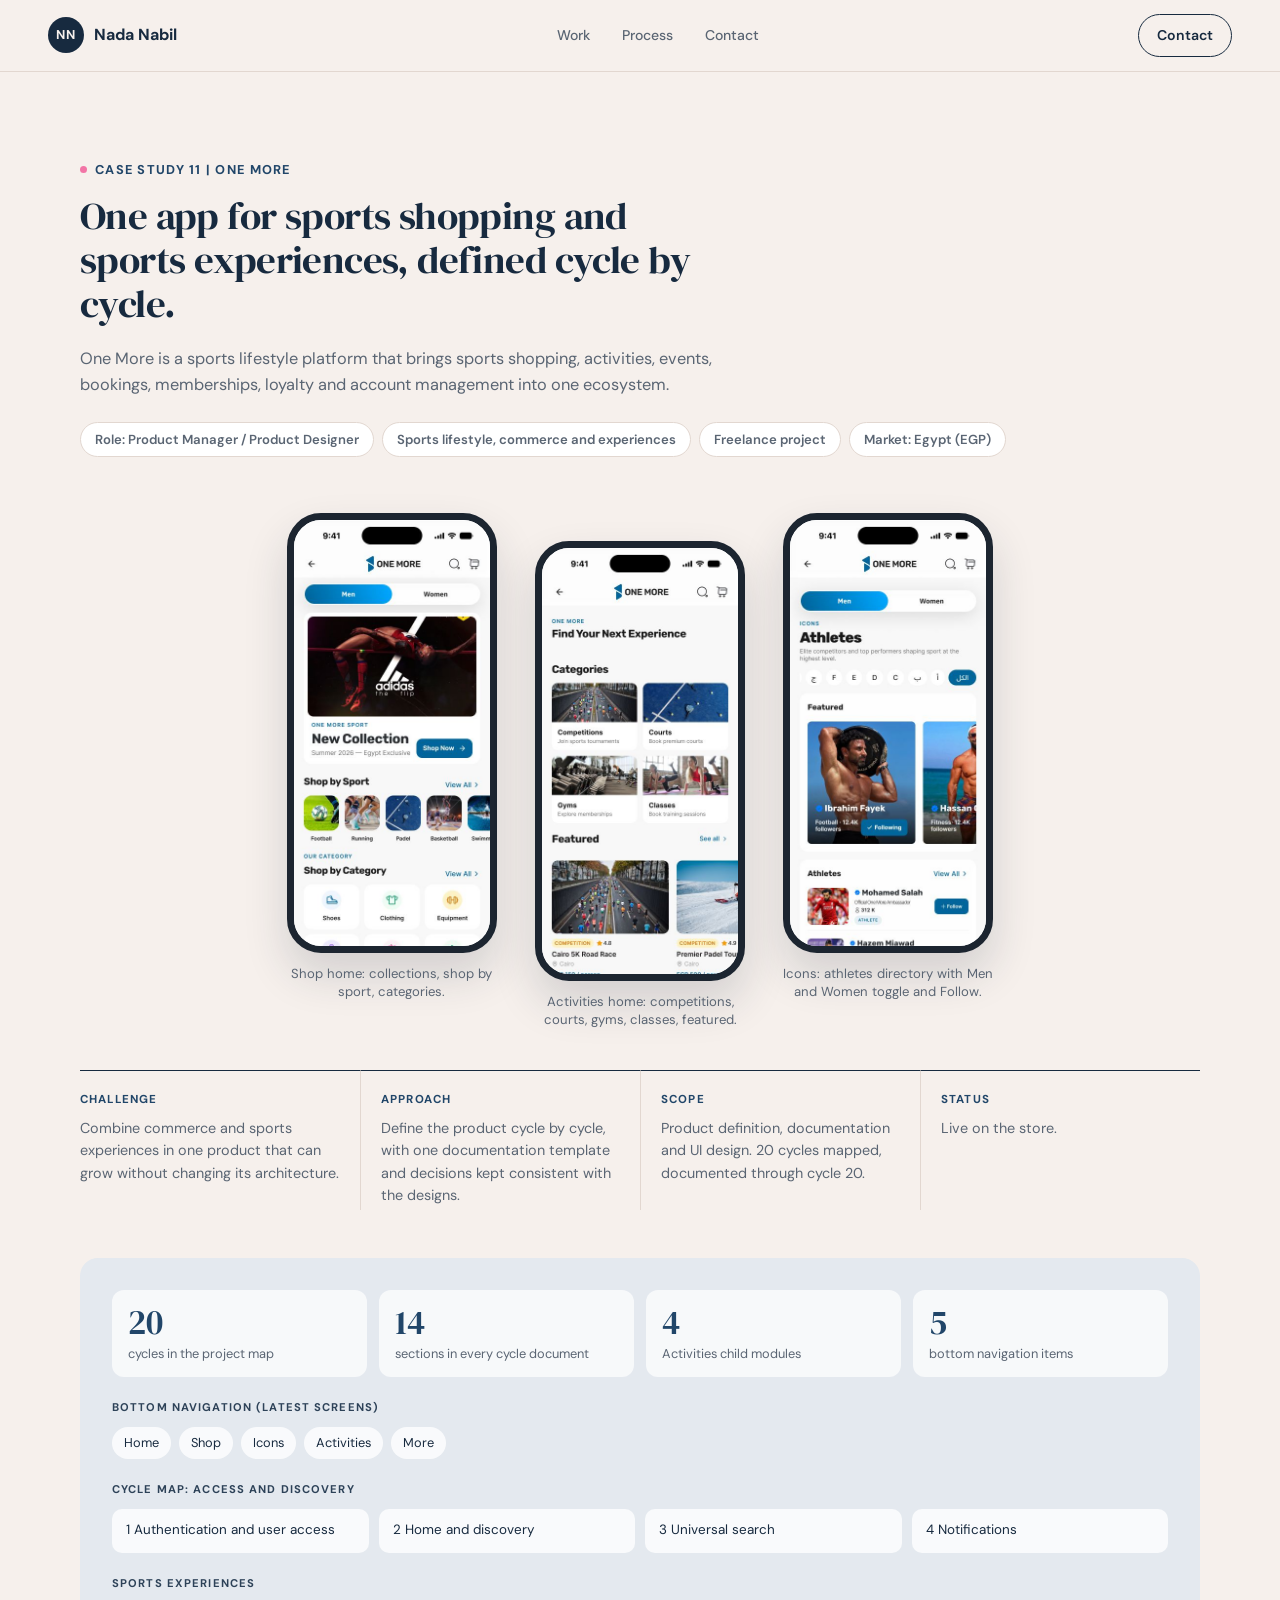
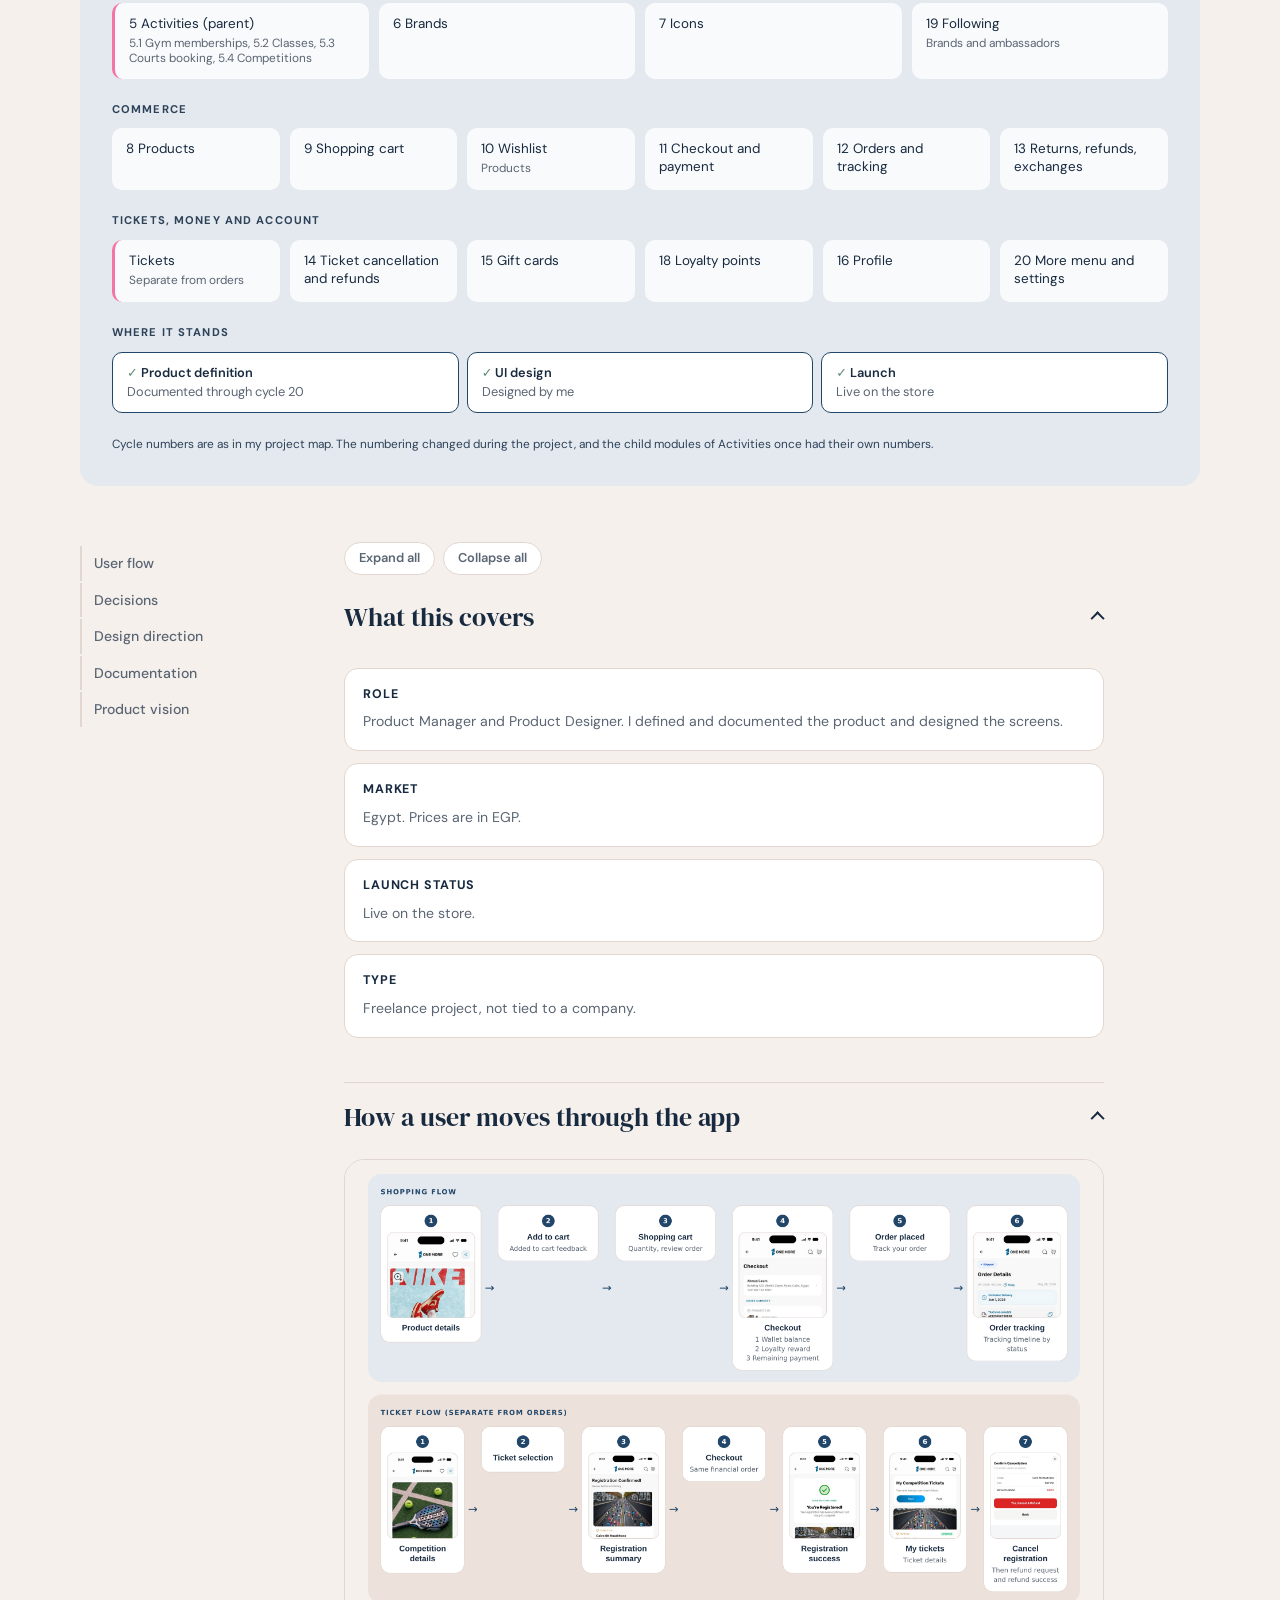
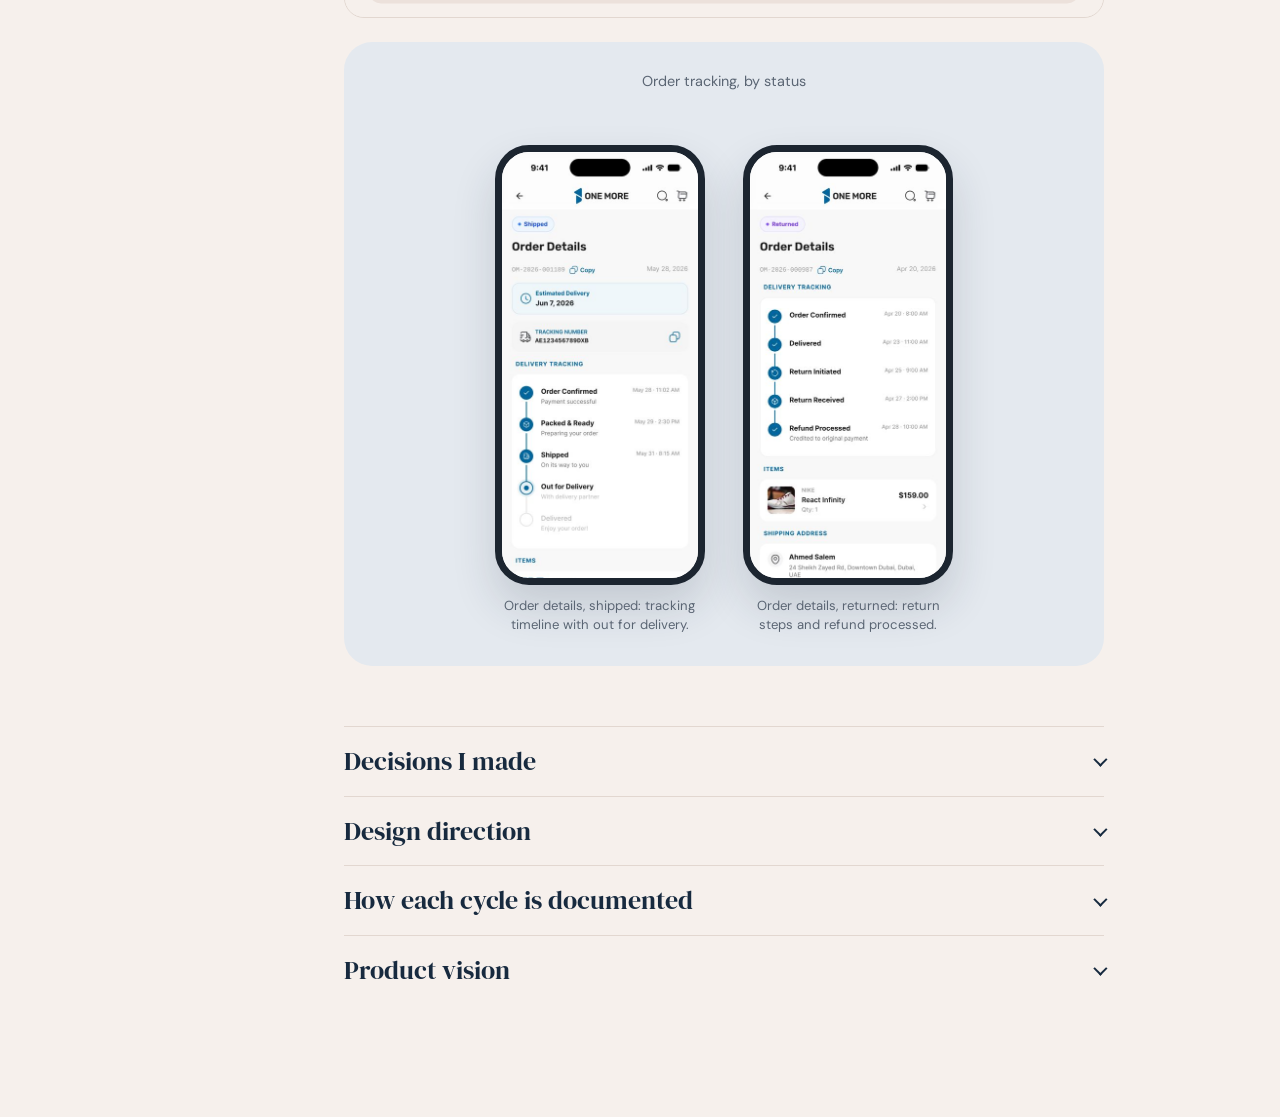
==== commit b5186a0c: "Update portfolio site to v48" ====
--- a/case-study-one-more.html
+++ b/case-study-one-more.html
@@ -25,7 +25,7 @@
   
   <main>
     <section class="detail-hero">
-      <p class="eyebrow">Case Study 10 | One More</p>
+      <p class="eyebrow">Case Study 11 | One More</p>
       <h1>One app for sports shopping and sports experiences, defined cycle by cycle.</h1>
       <p>One More is a sports lifestyle platform that brings sports shopping, activities, events, bookings, memberships, loyalty and account management into one ecosystem.</p>
       <div class="detail-meta"><span>Role: Product Manager / Product Designer</span><span>Sports lifestyle, commerce and experiences</span><span>Freelance project</span><span>Market: Egypt (EGP)</span></div>
--- a/styles.css
+++ b/styles.css
@@ -11,14 +11,14 @@
 /* 1. DESIGN TOKENS ---------------------------------------- */
 :root {
   /* Colors */
-  --bg: #faf9f6;          /* page background (off-white) */
-  --bg-alt: #f0f2f3;      /* alternate band background */
+  --bg: #f6f0ec;          /* page background (off-white) */
+  --bg-alt: #ece1db;      /* alternate band background */
   --surface: #ffffff;     /* cards */
-  --ink: #1c2530;         /* main text and headings */
-  --muted: #576270;       /* secondary text */
-  --line: #dde1e5;        /* borders */
-  --accent: #4f6f8f;      /* single accent color (dusty blue) */
-  --accent-soft: #e5ecf3; /* light tint of the accent */
+  --ink: #172a3f;         /* main text and headings */
+  --muted: #5a6573;       /* secondary text */
+  --line: #e2d7d0;        /* borders */
+  --accent: #214669;      /* single accent color (dusty blue) */
+  --accent-soft: #e2e8ef; /* light tint of the accent */
 
   /* Fonts */
   --font-display: "DM Serif Display", "Iowan Old Style", Georgia, serif;
@@ -87,7 +87,7 @@
   justify-content: space-between;
   gap: 20px;
   padding: 14px var(--gutter);
-  background: rgba(250, 249, 246, 0.9);
+  background: rgba(246, 240, 236, 0.92);
   backdrop-filter: blur(10px);
   border-bottom: 1px solid var(--line);
 }
@@ -497,7 +497,7 @@
 .detail-content .sec-tools + section { margin-top: 0; }
 
 /* 10. VISUALS (v39) --------------------------------------- */
-:root { --sage: #e6eee9; --sand: #f2ebe3; --lav: #eae7f1; --sky: #e3edf4; --rose: #f2e6e8; --mist: #e7eef0; --ok: #5d8a73; }
+:root { --sage: #e4e9e3; --sand: #ece1db; --lav: #e8e3ea; --sky: #dde6ef; --rose: #f7dfe8; --mist: #e4e9ef; --pink: #f275a6; --pink-soft: #fbe0ea; --ok: #5d8a73; }
 
 /* Hero illustration */
 .hero-grid { grid-template-columns: 1.1fr 0.9fr; }
@@ -532,9 +532,9 @@
 .case-card .case-details div:nth-child(2) { display: none; }
 .case-card .text-link { margin-top: auto; padding-top: 18px; }
 .case-cover { position: relative; height: 188px; padding: 18px 22px; background: var(--c, var(--sky)); overflow: hidden; display: flex; flex-direction: column; justify-content: space-between; border-bottom: 1px solid var(--line); }
-.case-cover .cc-top { display: flex; justify-content: space-between; font-size: 0.7rem; letter-spacing: 0.1em; text-transform: uppercase; color: #3d4a5a; }
+.case-cover .cc-top { display: flex; justify-content: space-between; font-size: 0.7rem; letter-spacing: 0.1em; text-transform: uppercase; color: #2d4258; }
 .case-cover .cc-name { position: relative; z-index: 1; font-family: var(--font-display); font-size: clamp(1.7rem, 3vw, 2.3rem); line-height: 1.05; color: var(--ink); }
-.case-cover .cc-name small { display: block; margin-top: 6px; font-family: var(--font-body); font-size: 0.72rem; letter-spacing: 0.1em; text-transform: uppercase; color: #3d4a5a; }
+.case-cover .cc-name small { display: block; margin-top: 6px; font-family: var(--font-body); font-size: 0.72rem; letter-spacing: 0.1em; text-transform: uppercase; color: #2d4258; }
 .case-cover svg { position: absolute; right: 14px; bottom: 10px; width: 46%; height: 78%; opacity: 0.9; transition: transform .35s ease; }
 .case-card:hover .case-cover svg { transform: translateY(-4px) scale(1.03); }
 @media (max-width: 800px) { .case-stack { grid-template-columns: 1fr; } }
@@ -558,7 +558,7 @@
 .cv-stat { padding: 16px 16px 14px; border-radius: 12px; background: rgba(255,255,255,0.72); }
 .cv-stat strong { display: block; font-family: var(--font-display); font-weight: 400; font-size: 2.1rem; line-height: 1; color: var(--accent); }
 .cv-stat span { display: block; margin-top: 6px; font-size: 0.8rem; color: var(--muted); line-height: 1.3; }
-.cv-label { margin-bottom: 10px; font-size: 0.7rem; font-weight: 700; letter-spacing: 0.1em; text-transform: uppercase; color: #3d4a5a; }
+.cv-label { margin-bottom: 10px; font-size: 0.7rem; font-weight: 700; letter-spacing: 0.1em; text-transform: uppercase; color: #2d4258; }
 .cv-chips { display: flex; flex-wrap: wrap; gap: 8px; }
 .cv-chips span { padding: 6px 12px; border-radius: 999px; background: rgba(255,255,255,0.8); font-size: 0.8rem; color: var(--ink); }
 .cv-steps { display: grid; grid-auto-flow: column; grid-auto-columns: 1fr; gap: 8px; }
@@ -576,7 +576,7 @@
 .cv-tile { padding: 12px 14px; border-radius: 10px; background: rgba(255,255,255,0.8); font-size: 0.84rem; line-height: 1.3; }
 .cv-tile small { display: block; margin-top: 3px; color: var(--muted); font-size: 0.74rem; }
 .cv-tile.own { border-left: 3px solid var(--accent); }
-.cv-note { font-size: 0.74rem; color: #3d4a5a; }
+.cv-note { font-size: 0.74rem; color: #2d4258; }
 @media (max-width: 800px) { .cv-split { grid-template-columns: 1fr; } .cv-steps { grid-auto-flow: row; } }
 @media (prefers-reduced-motion: no-preference) { .cv-stat, .cv-tile { transition: transform .25s ease; } .cv-stat:hover, .cv-tile:hover { transform: translateY(-3px); } }
 
@@ -591,3 +591,15 @@
 .phones-hero .phone:nth-child(2) { margin-top: 28px; }
 @media (max-width: 560px) { .phone { width: 150px; } .phone-frame { height: 320px; border-width: 5px; border-radius: 26px; } .phones-hero .phone:nth-child(2) { margin-top: 0; } }
 .flow-img { margin: 8px 0 24px; } .flow-img img { width: 100%; height: auto; border-radius: 20px; display: block; border: 1px solid var(--line); }
+.cert-date { display: block; margin-top: 6px; color: var(--muted); font-size: 0.78rem; }
+
+/* 12. PALETTE VARIANT (v47b): Harbor Navy main, Soft Linen warm background, Candy Pink small accent */
+.button.primary:hover, .contact-top .button.primary:hover { background: var(--pink); border-color: var(--pink); color: #fff; }
+.nav-cta:hover { background: var(--pink); border-color: var(--pink); color: #fff; }
+.text-link:hover, .detail-toc a:hover, .exp-item summary:hover strong, .sec-toggle:hover { color: var(--pink); }
+.detail-toc a:hover { border-left-color: var(--pink); }
+.eyebrow::before { content: ""; display: inline-block; width: 7px; height: 7px; margin-right: 8px; border-radius: 50%; background: var(--pink); vertical-align: 1px; }
+.chip[aria-pressed="true"] { box-shadow: inset 0 -2px 0 var(--pink); }
+.cv-step.done { border-color: var(--accent); }
+.cv-tile.own { border-left-color: var(--pink); }
+::selection { background: var(--pink-soft); color: var(--ink); }
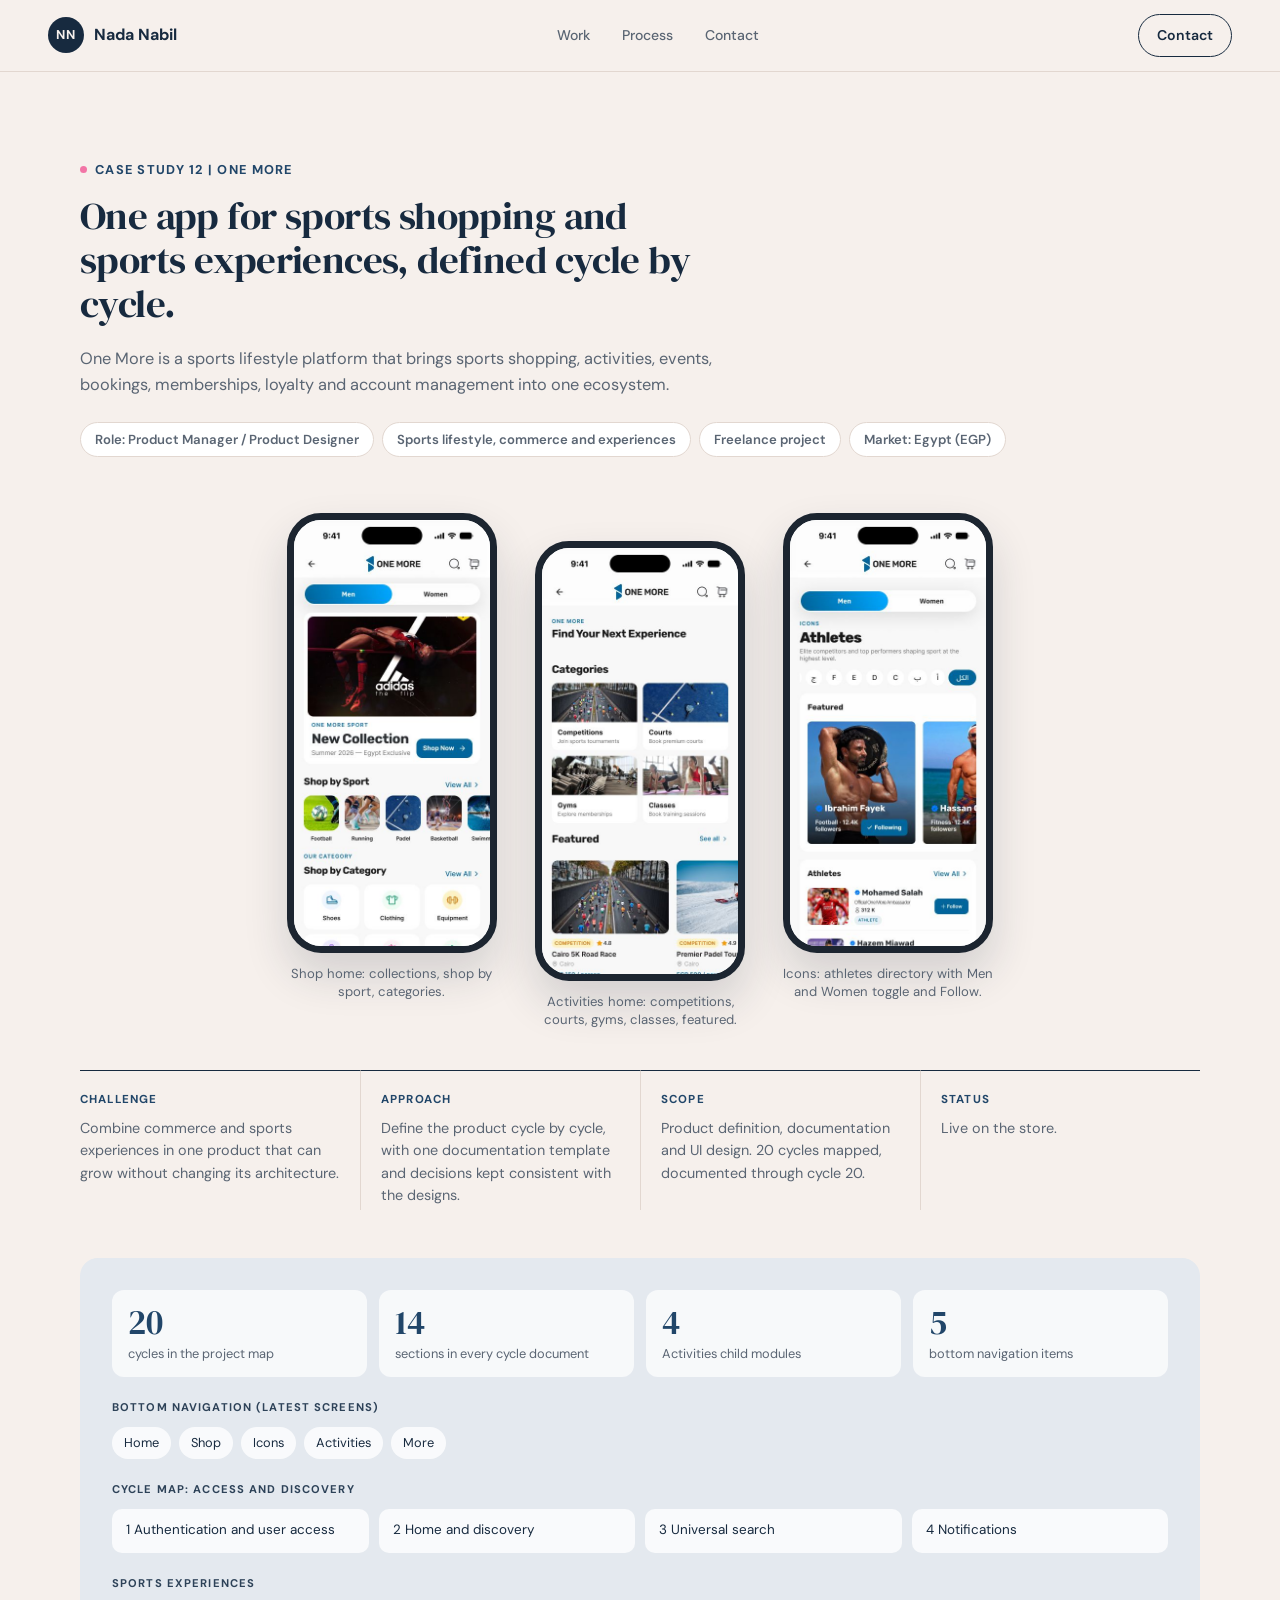
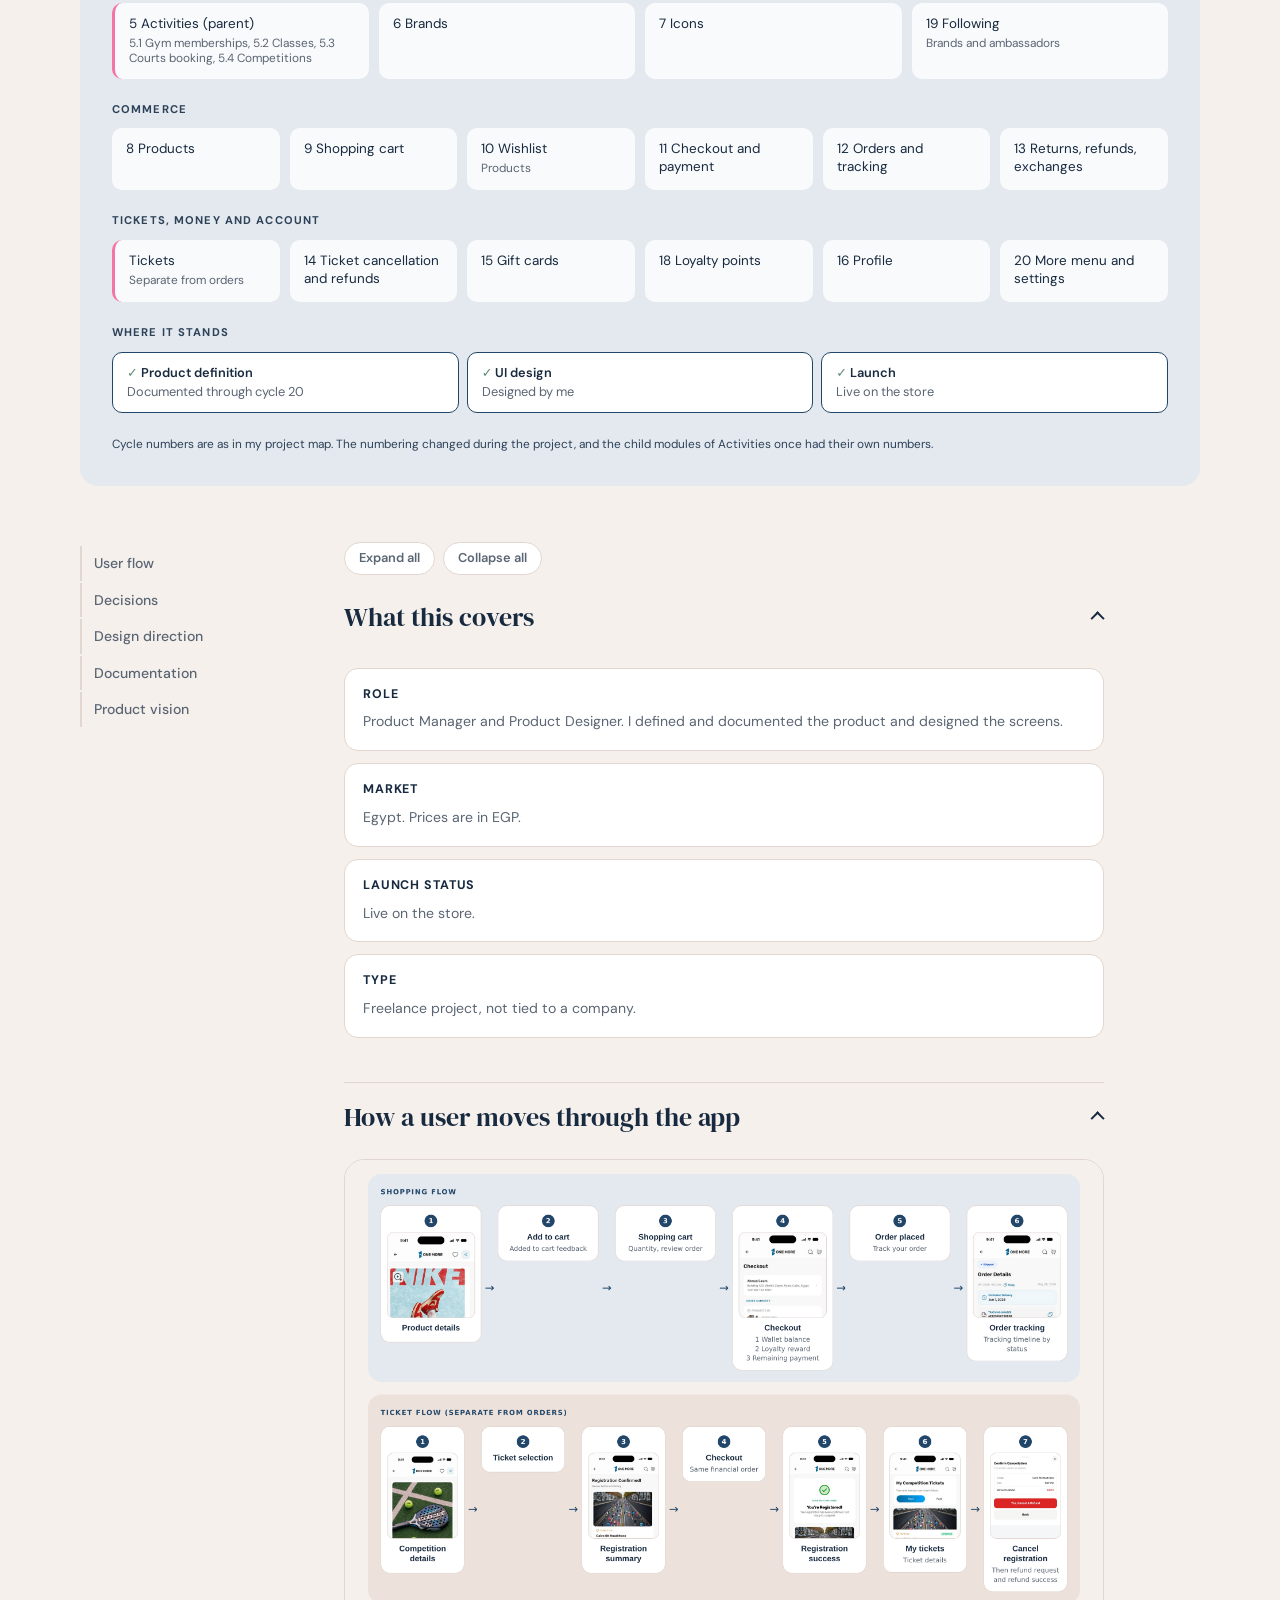
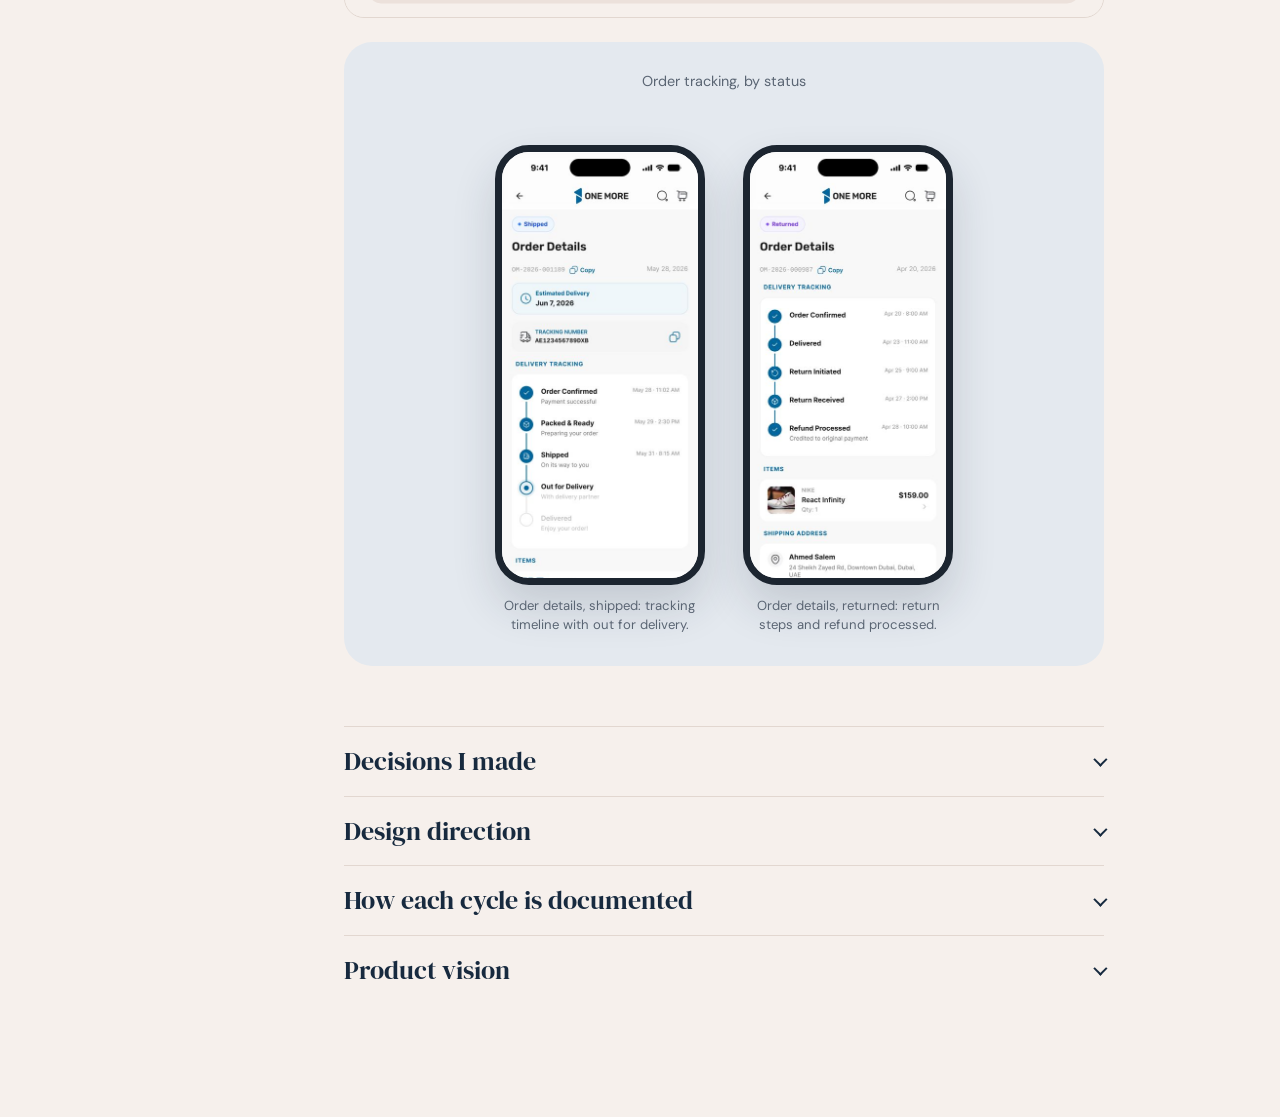
==== commit a8f41d41: "v50" ====
--- a/case-study-one-more.html
+++ b/case-study-one-more.html
@@ -25,7 +25,7 @@
   
   <main>
     <section class="detail-hero">
-      <p class="eyebrow">Case Study 11 | One More</p>
+      <p class="eyebrow">Case Study 12 | One More</p>
       <h1>One app for sports shopping and sports experiences, defined cycle by cycle.</h1>
       <p>One More is a sports lifestyle platform that brings sports shopping, activities, events, bookings, memberships, loyalty and account management into one ecosystem.</p>
       <div class="detail-meta"><span>Role: Product Manager / Product Designer</span><span>Sports lifestyle, commerce and experiences</span><span>Freelance project</span><span>Market: Egypt (EGP)</span></div>
